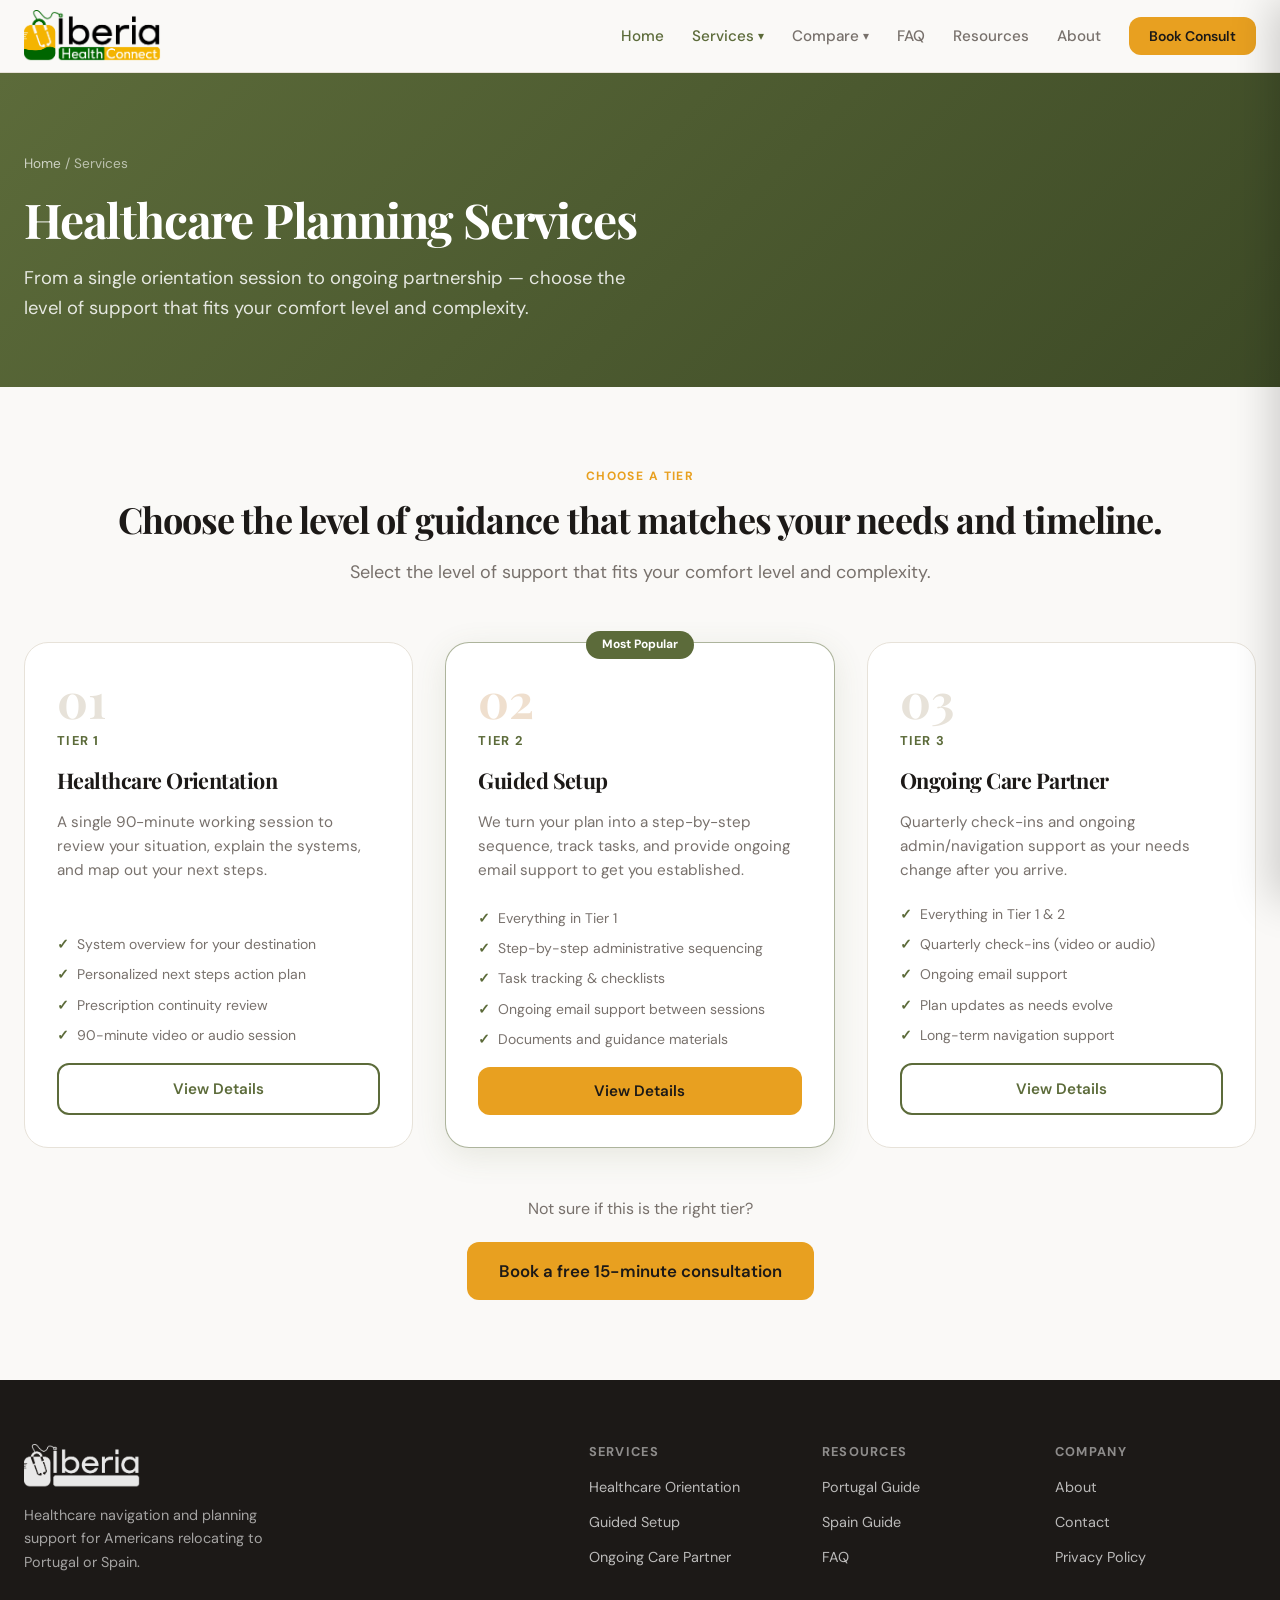
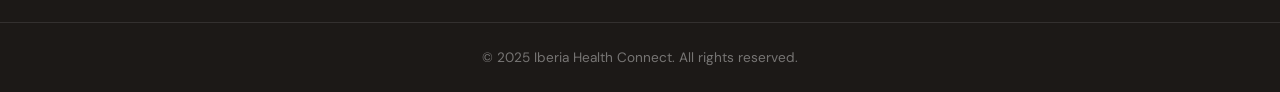
==== services/index.html @ 2d0b1b0f "Initial commit - Iberia Health Connect website" ====
<!DOCTYPE html>
<html lang="en">
<head>
  <meta charset="UTF-8" /><meta name="viewport" content="width=device-width, initial-scale=1.0" />
  <link rel="icon" type="image/svg+xml" href="../favicon.svg" />
  <title>Services – Iberia Health Connect</title>
  <link rel="preconnect" href="https://fonts.googleapis.com">
  <link rel="preconnect" href="https://fonts.gstatic.com" crossorigin>
  <link href="https://fonts.googleapis.com/css2?family=DM+Sans:ital,opsz,wght@0,9..40,300..700;1,9..40,300..700&family=Playfair+Display:ital,wght@0,400..900;1,400..900&display=swap" rel="stylesheet">
  <link rel="stylesheet" href="../css/style.css" />
</head>
<body>
  <header class="navbar" id="navbar">
    <div class="container nav-inner">
      <a href="../index.html" class="nav-logo"><img src="../IBERIA HEALTH.png" alt="Iberia Health Connect" class="logo-img" /></a>
      <nav class="nav-links">
        <a href="../index.html" class="nav-link">Home</a>
        <div class="nav-dropdown">
          <button class="nav-link dropdown-btn active">Services <span class="chevron">▾</span></button>
          <div class="dropdown-menu">
            <a href="healthcare-orientation.html">Tier 1: Healthcare Orientation</a>
            <a href="guided-setup.html">Tier 2: Guided Setup</a>
            <a href="ongoing-care-partner.html">Tier 3: Ongoing Care Partner</a>
          </div>
        </div>
        <div class="nav-dropdown">
          <button class="nav-link dropdown-btn">Compare <span class="chevron">▾</span></button>
          <div class="dropdown-menu">
            <a href="../portugal-vs-spain.html">Portugal vs Spain Comparison</a>
            <a href="../portugal-guide.html">Portugal Healthcare Guide</a>
            <a href="../spain-guide.html">Spain Healthcare Guide</a>
          </div>
        </div>
        <a href="../faq.html" class="nav-link">FAQ</a>
        <a href="../resources.html" class="nav-link">Resources</a>
        <a href="../about.html" class="nav-link">About</a>
        <a href="../contact.html" class="btn btn-accent nav-cta">Book Consult</a>
      </nav>      <button class="hamburger" id="hamburger" aria-label="Toggle menu"><span></span><span></span><span></span></button>
    </div>
  </header>

  <!-- Mobile drawer -->
  <div class="mobile-menu" id="mobileMenu" role="dialog" aria-label="Navigation menu">
    <div class="mobile-menu-header">
      <img src="../IBERIA HEALTH.png" alt="Iberia Health Connect" class="mobile-menu-logo" />
      <button class="mobile-menu-close" id="mobileClose" aria-label="Close menu">
        <svg xmlns="http://www.w3.org/2000/svg" width="20" height="20" viewBox="0 0 24 24" fill="none" stroke="currentColor" stroke-width="2.5" stroke-linecap="round" stroke-linejoin="round"><path d="M18 6 6 18"/><path d="m6 6 12 12"/></svg>
      </button>
    </div>
    <div class="mobile-menu-body">
      <div class="mobile-menu-cta">
        <a href="../contact.html" class="btn btn-accent btn-block">Book a Free Consult</a>
      </div>
      <a href="../index.html" class="mobile-link">Home</a>
      <div class="mobile-section-label">Services</div>
      <a href="healthcare-orientation.html" class="mobile-link">Tier 1: Healthcare Orientation</a>
      <a href="guided-setup.html" class="mobile-link">Tier 2: Guided Setup</a>
      <a href="ongoing-care-partner.html" class="mobile-link">Tier 3: Ongoing Care Partner</a>
      <div class="mobile-section-label">Compare</div>
      <a href="../portugal-vs-spain.html" class="mobile-link">Portugal vs Spain</a>
      <a href="../portugal-guide.html" class="mobile-link">Portugal Guide</a>
      <a href="../spain-guide.html" class="mobile-link">Spain Guide</a>
      <div class="mobile-section-label">More</div>
      <a href="../faq.html" class="mobile-link">FAQ</a>
      <a href="../resources.html" class="mobile-link">Resources</a>
      <a href="../about.html" class="mobile-link">About</a>
      <a href="../contact.html" class="mobile-link">Contact</a>
    </div>
  </div>

  <section class="page-hero">
    <div class="container">
      <div class="breadcrumb"><a href="../index.html">Home</a> / Services</div>
      <h1>Healthcare Planning Services</h1>
      <p>From a single orientation session to ongoing partnership — choose the level of support that fits your comfort level and complexity.</p>
    </div>
  </section>

  <section class="section">
    <div class="container">
      <div class="section-header reveal-up">
        <div class="section-eyebrow">Choose a Tier</div>
        <h2 class="serif">Choose the level of guidance that matches your needs and timeline.</h2>
        <p class="text-muted">Select the level of support that fits your comfort level and complexity.</p>
      </div>

      <div class="tiers-grid">
        <div class="tier-card reveal-up" style="animation-delay:.05s">
          <div class="tier-num">01</div>
          <div class="tier-label">Tier 1</div>
          <h3>Healthcare Orientation</h3>
          <p>A single 90-minute working session to review your situation, explain the systems, and map out your next steps.</p>
          <ul class="tier-features">
            <li>System overview for your destination</li>
            <li>Personalized next steps action plan</li>
            <li>Prescription continuity review</li>
            <li>90-minute video or audio session</li>
          </ul>
          <a href="healthcare-orientation.html" class="btn btn-outline mt-auto">View Details</a>
        </div>

        <div class="tier-card tier-featured reveal-up" style="animation-delay:.15s">
          <div class="most-popular">Most Popular</div>
          <div class="tier-num accent">02</div>
          <div class="tier-label">Tier 2</div>
          <h3>Guided Setup</h3>
          <p>We turn your plan into a step-by-step sequence, track tasks, and provide ongoing email support to get you established.</p>
          <ul class="tier-features">
            <li>Everything in Tier 1</li>
            <li>Step-by-step administrative sequencing</li>
            <li>Task tracking & checklists</li>
            <li>Ongoing email support between sessions</li>
            <li>Documents and guidance materials</li>
          </ul>
          <a href="guided-setup.html" class="btn btn-accent mt-auto">View Details</a>
        </div>

        <div class="tier-card reveal-up" style="animation-delay:.25s">
          <div class="tier-num">03</div>
          <div class="tier-label">Tier 3</div>
          <h3>Ongoing Care Partner</h3>
          <p>Quarterly check-ins and ongoing admin/navigation support as your needs change after you arrive.</p>
          <ul class="tier-features">
            <li>Everything in Tier 1 & 2</li>
            <li>Quarterly check-ins (video or audio)</li>
            <li>Ongoing email support</li>
            <li>Plan updates as needs evolve</li>
            <li>Long-term navigation support</li>
          </ul>
          <a href="ongoing-care-partner.html" class="btn btn-outline mt-auto">View Details</a>
        </div>
      </div>

      <div style="text-align:center; margin-top:3rem;">
        <p style="color:var(--muted-foreground); margin-bottom:1.25rem;">Not sure if this is the right tier?</p>
        <a href="../contact.html" class="btn btn-accent btn-lg">Book a free 15-minute consultation</a>
      </div>
    </div>
  </section>

  <footer class="footer">
    <div class="container footer-inner">
      <div class="footer-brand"><img src="../IBERIA HEALTH.png" alt="Iberia Health Connect" class="footer-logo" /><p>Healthcare navigation and planning support for Americans relocating to Portugal or Spain.</p></div>
      <div class="footer-links">
        <div class="footer-col"><h5>Services</h5><a href="healthcare-orientation.html">Healthcare Orientation</a><a href="guided-setup.html">Guided Setup</a><a href="ongoing-care-partner.html">Ongoing Care Partner</a></div>
        <div class="footer-col"><h5>Resources</h5><a href="../portugal-guide.html">Portugal Guide</a><a href="../spain-guide.html">Spain Guide</a><a href="../faq.html">FAQ</a></div>
        <div class="footer-col"><h5>Company</h5><a href="../about.html">About</a><a href="../contact.html">Contact</a><a href="../privacy.html">Privacy Policy</a></div>
      </div>
    </div>
    <div class="footer-bottom"><p>© 2025 Iberia Health Connect. All rights reserved.</p></div>
  </footer>
  <script src="../js/main.js"></script>
</body>
</html>
---- css/style.css ----
/* ===== THEME VARIABLES ===== */
:root {
  --background: #faf9f7;
  --foreground: #1c1917;
  --card: #ffffff;
  --card-foreground: #1c1917;
  --primary: #5c6b3a;
  --primary-foreground: #ffffff;
  --secondary: #f0ede6;
  --secondary-foreground: #1c1917;
  --muted: #f0ede6;
  --muted-foreground: #78716c;
  --accent: #e8a020;
  --accent-foreground: #1c1917;
  --border: #e7e2d9;
  --radius: 0.75rem;
  --font-sans: 'DM Sans', sans-serif;
  --font-serif: 'Playfair Display', serif;
}

/* ===== RESET ===== */
*, *::before, *::after { box-sizing: border-box; margin: 0; padding: 0; }
html { scroll-behavior: smooth; }
body {
  font-family: var(--font-sans);
  background: var(--background);
  color: var(--foreground);
  line-height: 1.6;
  -webkit-font-smoothing: antialiased;
  overflow-x: hidden;
}
img { max-width: 100%; display: block; }
a { color: inherit; text-decoration: none; }
h1,h2,h3,h4,h5,h6 { font-family: var(--font-serif); letter-spacing: -0.025em; line-height: 1.2; }

/* ===== LAYOUT ===== */
.container { max-width: 1280px; margin: 0 auto; padding: 0 1.5rem; }
.section { padding: 5rem 0; }
.bg-secondary { background: var(--secondary); }
.text-center { text-align: center; }
.text-muted { color: var(--muted-foreground); }
.mt-auto { margin-top: auto; }
.mt-8 { margin-top: 2rem; }
.section-header { text-align: center; margin-bottom: 3.5rem; }
.section-header h2 { font-size: 2.25rem; margin-bottom: 1rem; }
.section-header p { font-size: 1.125rem; color: var(--muted-foreground); max-width: 600px; margin: 0 auto; }
.serif { font-family: var(--font-serif); }
.two-col { display: grid; grid-template-columns: 1fr 1fr; gap: 4rem; align-items: center; }

/* ===== BUTTONS ===== */
.btn {
  display: inline-flex; align-items: center; justify-content: center;
  padding: 0.75rem 1.5rem; border-radius: var(--radius);
  font-family: var(--font-sans); font-weight: 600; font-size: 0.95rem;
  cursor: pointer; transition: all 0.2s; border: none; text-decoration: none;
}
.btn-accent { background: var(--accent); color: var(--accent-foreground); }
.btn-accent:hover { background: #d4911a; transform: translateY(-1px); box-shadow: 0 4px 12px rgba(232,160,32,0.35); }
.btn-outline { background: transparent; color: var(--primary); border: 2px solid var(--primary); }
.btn-outline:hover { background: var(--primary); color: white; }
.btn-ghost { background: transparent; color: var(--primary); font-weight: 600; }
.btn-ghost:hover { color: var(--accent); }
.btn-lg { padding: 1rem 2rem; font-size: 1.05rem; }
.btn-block { display: block; width: 100%; text-align: center; }

/* ===== NAVBAR ===== */
.navbar {
  position: sticky; top: 0; z-index: 100;
  background: rgba(250,249,247,0.95); backdrop-filter: blur(12px);
  border-bottom: 1px solid var(--border);
}
.nav-inner {
  display: flex; align-items: center; justify-content: space-between;
  height: 72px;
}
.nav-logo { display: flex; align-items: center; }
.logo-img { height: 52px; width: auto; object-fit: contain; }
.nav-links { display: flex; align-items: center; gap: 1.75rem; }
.nav-link {
  font-weight: 500; color: var(--muted-foreground); font-size: 0.95rem;
  transition: color 0.2s; background: none; border: none; cursor: pointer;
  font-family: var(--font-sans);
}
.nav-link:hover, .nav-link.active { color: var(--primary); }
.nav-cta { padding: 0.5rem 1.25rem; font-size: 0.875rem; }

/* Dropdown */
.nav-dropdown { position: relative; }
.dropdown-btn { display: flex; align-items: center; gap: 0.25rem; }
.chevron { font-size: 0.75rem; transition: transform 0.2s; }
.nav-dropdown:hover .chevron { transform: rotate(180deg); }
.dropdown-menu {
  position: absolute; top: calc(100% + 0.5rem); left: 0;
  background: var(--card); border: 1px solid var(--border);
  border-radius: var(--radius); box-shadow: 0 8px 32px rgba(0,0,0,0.12);
  min-width: 260px; padding: 0.5rem; display: flex; flex-direction: column; gap: 0.25rem;
  opacity: 0; pointer-events: none; transform: translateY(8px);
  transition: all 0.2s; z-index: 50;
}
.nav-dropdown:hover .dropdown-menu { opacity: 1; pointer-events: auto; transform: translateY(0); }
.dropdown-menu a {
  padding: 0.75rem 1rem; border-radius: 0.5rem; font-size: 0.875rem;
  font-weight: 500; color: var(--foreground); transition: background 0.15s;
}
.dropdown-menu a:hover { background: var(--secondary); }

/* Hamburger */
.hamburger { display: none; flex-direction: column; gap: 5px; background: none; border: none; cursor: pointer; padding: 4px; }
.hamburger span { display: block; width: 24px; height: 2px; background: var(--foreground); border-radius: 2px; transition: all 0.3s; }
.hamburger.open span:nth-child(1) { transform: translateY(7px) rotate(45deg); }
.hamburger.open span:nth-child(2) { opacity: 0; }
.hamburger.open span:nth-child(3) { transform: translateY(-7px) rotate(-45deg); }

/* Mobile menu — slide from right drawer */
.mobile-menu {
  position: fixed;
  top: 0; right: 0;
  width: min(320px, 85vw);
  height: 100vh;
  background: var(--card);
  box-shadow: -8px 0 40px rgba(0,0,0,0.18);
  z-index: 200;
  display: flex;
  flex-direction: column;
  padding: 0;
  overflow-y: auto;
  transform: translateX(100%);
  transition: transform 0.32s cubic-bezier(0.4, 0, 0.2, 1);
  pointer-events: none;
}
.mobile-menu.open {
  transform: translateX(0);
  pointer-events: auto;
}
.mobile-menu-header {
  display: flex;
  align-items: center;
  justify-content: space-between;
  padding: 1.25rem 1.5rem;
  border-bottom: 1px solid var(--border);
  flex-shrink: 0;
}
.mobile-menu-logo { height: 36px; width: auto; object-fit: contain; }
.mobile-menu-close {
  background: none; border: none; cursor: pointer;
  width: 36px; height: 36px; border-radius: 0.5rem;
  display: flex; align-items: center; justify-content: center;
  color: var(--foreground); transition: background 0.15s;
}
.mobile-menu-close:hover { background: var(--secondary); }
.mobile-menu-body {
  flex: 1;
  padding: 1.25rem 1.5rem;
  display: flex;
  flex-direction: column;
  gap: 0.15rem;
  overflow-y: auto;
}
.mobile-menu-cta {
  margin-bottom: 1.25rem;
}
.mobile-section-label {
  font-size: 0.7rem; font-weight: 700;
  text-transform: uppercase; letter-spacing: 0.12em;
  color: var(--muted-foreground);
  padding: 1rem 0 0.4rem;
}
.mobile-link {
  display: block;
  padding: 0.7rem 0.75rem;
  font-weight: 500; font-size: 0.95rem;
  color: var(--foreground);
  border-radius: 0.5rem;
  transition: background 0.15s, color 0.15s;
}
.mobile-link:hover { background: var(--secondary); color: var(--primary); }
.mobile-link.active { color: var(--primary); font-weight: 600; }

/* Backdrop */
.mobile-backdrop {
  position: fixed; inset: 0;
  background: rgba(0,0,0,0.45);
  z-index: 199;
  opacity: 0;
  pointer-events: none;
  transition: opacity 0.32s ease;
  backdrop-filter: blur(2px);
}
.mobile-backdrop.open {
  opacity: 1;
  pointer-events: auto;
}

/* ===== HERO ===== */
.hero {
  position: relative;
  overflow: hidden;
}
.hero-bg {
  position: absolute;
  inset: 0;
  z-index: 0;
}
.hero-bg-img { width: 100%; height: 100%; object-fit: cover; object-position: center; }
.hero-overlay {
  position: absolute; inset: 0;
  background: linear-gradient(
    100deg,
    rgba(15,20,10,0.88) 0%,
    rgba(20,28,14,0.80) 45%,
    rgba(20,28,14,0.30) 75%,
    rgba(20,28,14,0.05) 100%
  );
  z-index: 1;
}

/* Split layout */
.hero-split {
  position: relative;
  z-index: 2;
  display: grid;
  grid-template-columns: 1fr 1fr;
  align-items: center;
  min-height: 100vh;
  padding: 0 1.5rem;
  width: 100%;
  max-width: 1280px;
  margin: 0 auto;
}

/* Left col */
.hero-text-col {
  max-width: 580px;
  padding: 7rem 0;
}
.hero-title {
  font-size: clamp(2.6rem, 4.8vw, 4rem);
  color: white; font-weight: 700;
  line-height: 1.1; margin-bottom: 1.5rem;
  text-shadow: 0 2px 16px rgba(0,0,0,0.4);
}
.hero-title em { font-style: italic; color: var(--accent); }
.hero-sub {
  font-size: clamp(1rem, 1.6vw, 1.15rem);
  color: rgba(255,255,255,0.82); margin-bottom: 2.5rem;
  font-weight: 300; line-height: 1.75; max-width: 460px;
}
.hero-actions { display: flex; flex-wrap: wrap; gap: 1rem; align-items: center; margin-bottom: 3rem; }

/* Right col — doctor bleeds to bottom */
.hero-mockup-col {
  position: relative;
  align-self: stretch;
  display: flex;
  align-items: flex-end;
  justify-content: center;
}
.hero-mockup-wrap {
  position: relative;
  display: flex;
  align-items: flex-end;
  justify-content: center;
  height: 100%;
}

/* Doctor — tall, flush to bottom, bleeds out */
.hero-doctor-card {
  position: relative;
  z-index: 3;
}
.hero-doctor-img {
  display: block;
  height: 95vh;
  width: auto;
  max-width: none;
  object-fit: contain;
  object-position: bottom center;
  mix-blend-mode: screen;
  filter: drop-shadow(-8px 0 40px rgba(0,0,0,0.5));
  margin-bottom: -4px; /* flush to bottom edge */
}

/* Floating cards */
.hero-float-card {
  position: absolute;
  background: rgba(255,255,255,0.96);
  border-radius: 1rem;
  padding: 0.85rem 1.1rem;
  box-shadow: 0 8px 32px rgba(0,0,0,0.18);
  border: 1px solid rgba(255,255,255,0.5);
  backdrop-filter: blur(16px);
  display: flex;
  align-items: center;
  gap: 0.65rem;
  z-index: 4;
}
.hero-float-trust {
  top: 18%; right: 2rem;
  min-width: 185px;
}
.hero-float-checklist {
  bottom: 22%; left: -1rem;
  flex-direction: column;
  align-items: flex-start;
  min-width: 195px;
  gap: 0;
}
.hero-float-icon {
  width: 34px; height: 34px; border-radius: 0.5rem;
  display: flex; align-items: center; justify-content: center;
  flex-shrink: 0;
}
.hero-float-icon.green { background: #dcfce7; }
.hero-float-title { font-weight: 700; font-size: 0.83rem; color: #1c1917; line-height: 1.2; }
.hero-float-sub { font-size: 0.72rem; color: var(--muted-foreground); margin-top: 0.15rem; }
.hero-float-item {
  display: flex; align-items: center; gap: 0.45rem;
  font-size: 0.76rem; font-weight: 500; color: #1c1917;
  line-height: 1.4; padding: 0.2rem 0;
}

/* Free consult pill */
.hero-float-pill {
  position: absolute;
  bottom: 28%; right: 1.5rem;
  background: var(--accent);
  color: #1c1917;
  padding: 0.5rem 1.1rem;
  border-radius: 999px;
  font-size: 0.76rem; font-weight: 700;
  display: flex; align-items: center; gap: 0.4rem;
  box-shadow: 0 4px 20px rgba(232,160,32,0.45);
  white-space: nowrap;
  z-index: 4;
}

/* ===== QUICK LINKS ===== */
.quick-links { padding: 3rem 0; background: var(--secondary); border-top: 1px solid var(--border); border-bottom: 1px solid var(--border); }
.quick-grid { display: grid; grid-template-columns: repeat(3, 1fr); gap: 1.5rem; }
.quick-card {
  background: var(--card); padding: 1.5rem; border-radius: 1rem;
  border: 1px solid var(--border); transition: all 0.2s;
}
.quick-card:hover { box-shadow: 0 8px 24px rgba(0,0,0,0.08); border-color: rgba(92,107,58,0.3); transform: translateY(-2px); }
.quick-card h3 { font-size: 1.2rem; margin-bottom: 0.5rem; display: flex; justify-content: space-between; align-items: center; }
.quick-card:hover h3 { color: var(--primary); }
.quick-card p { color: var(--muted-foreground); font-size: 0.95rem; }
.arrow { opacity: 0; transform: translateX(-6px); transition: all 0.2s; }
.quick-card:hover .arrow { opacity: 1; transform: translateX(0); }

/* ===== TWO COL ===== */
.col h2 { font-size: 2.25rem; margin-bottom: 1.25rem; }
.col p { font-size: 1.1rem; color: var(--muted-foreground); margin-bottom: 2rem; }
.check-list { list-style: none; display: flex; flex-direction: column; gap: 1rem; }
.check-list li { display: flex; align-items: flex-start; gap: 0.75rem; font-size: 1.05rem; line-height: 1.5; }

/* Image card */
.img-card { position: relative; }
.rounded-img { border-radius: 1.5rem; width: 100%; aspect-ratio: 4/3; object-fit: cover; box-shadow: 0 24px 64px rgba(0,0,0,0.15); }
.float-badge {
  position: absolute; bottom: -1.5rem; left: -1.5rem;
  background: var(--card); padding: 1.25rem 1.5rem; border-radius: 1rem;
  box-shadow: 0 8px 32px rgba(0,0,0,0.12); border: 1px solid var(--border);
  max-width: 220px;
}
.float-badge svg { color: var(--accent); margin-bottom: 0.5rem; }
.badge-title { font-weight: 700; font-size: 0.95rem; margin-bottom: 0.25rem; }
.badge-sub { font-size: 0.8rem; color: var(--muted-foreground); }

/* ===== TIERS ===== */
.tiers-grid { display: grid; grid-template-columns: repeat(3, 1fr); gap: 2rem; align-items: start; }
.tier-card {
  background: var(--card); border-radius: 1.5rem; padding: 2rem;
  border: 1px solid var(--border); display: flex; flex-direction: column;
  gap: 1rem; height: 100%; position: relative;
}
.tier-featured {
  border-color: rgba(92,107,58,0.5); box-shadow: 0 8px 32px rgba(92,107,58,0.12);
  transform: scale(1.04); z-index: 1;
}
.tier-label { font-size: 0.8rem; font-weight: 700; text-transform: uppercase; letter-spacing: 0.1em; color: var(--primary); }
.tier-card h3 { font-size: 1.35rem; }
.tier-card p { color: var(--muted-foreground); font-size: 0.95rem; flex: 1; }
.most-popular {
  position: absolute; top: -0.75rem; left: 50%; transform: translateX(-50%);
  background: var(--primary); color: white; font-size: 0.75rem; font-weight: 700;
  padding: 0.25rem 1rem; border-radius: 999px; white-space: nowrap;
}


/* ===== HOW IT WORKS ===== */
.steps-grid { display: grid; grid-template-columns: repeat(3, 1fr); gap: 2rem; }
.step { text-align: center; padding: 2rem; }
.step-num {
  width: 56px; height: 56px; border-radius: 50%; background: var(--primary);
  color: white; font-size: 1.5rem; font-weight: 700; display: flex;
  align-items: center; justify-content: center; margin: 0 auto 1.25rem;
}
.step h4 { font-size: 1.15rem; margin-bottom: 0.75rem; }
.step p { color: var(--muted-foreground); }

/* ===== CTA BANNER ===== */
.cta-banner {
  background: linear-gradient(135deg, var(--primary) 0%, #3d4a26 100%);
  color: white; padding: 5rem 0; text-align: center;
}
.cta-title { font-size: 2.5rem; color: white; margin-bottom: 1rem; }
.cta-banner p { font-size: 1.1rem; color: rgba(255,255,255,0.85); margin-bottom: 2rem; }

/* ===== FOOTER ===== */
.footer { background: var(--foreground); color: rgba(255,255,255,0.8); padding: 4rem 0 0; }
.footer-inner { display: grid; grid-template-columns: 1.5fr 2fr; gap: 4rem; padding-bottom: 3rem; }
.footer-brand p { font-size: 0.9rem; color: rgba(255,255,255,0.6); margin-top: 1rem; max-width: 280px; }
.footer-logo { height: 44px; filter: brightness(0) invert(1); opacity: 0.9; }
.footer-links { display: grid; grid-template-columns: repeat(3, 1fr); gap: 2rem; }
.footer-col { display: flex; flex-direction: column; gap: 0.75rem; }
.footer-col h5 { font-family: var(--font-sans); font-size: 0.8rem; font-weight: 700; text-transform: uppercase; letter-spacing: 0.1em; color: rgba(255,255,255,0.5); margin-bottom: 0.25rem; }
.footer-col a { font-size: 0.9rem; color: rgba(255,255,255,0.7); transition: color 0.2s; }
.footer-col a:hover { color: white; }
.footer-bottom { border-top: 1px solid rgba(255,255,255,0.1); padding: 1.5rem 0; text-align: center; }
.footer-bottom p { font-size: 0.85rem; color: rgba(255,255,255,0.4); }

/* ===== PAGE HERO (inner pages) ===== */
.page-hero { background: linear-gradient(135deg, var(--primary) 0%, #3d4a26 100%); color: white; padding: 5rem 0 4rem; }
.page-hero h1 { font-size: clamp(2rem, 4vw, 3rem); color: white; margin-bottom: 1rem; }
.page-hero p { font-size: 1.15rem; color: rgba(255,255,255,0.85); max-width: 640px; }
.breadcrumb { font-size: 0.85rem; color: rgba(255,255,255,0.6); margin-bottom: 1rem; }
.breadcrumb a { color: rgba(255,255,255,0.7); }
.breadcrumb a:hover { color: white; }

/* ===== PROSE CONTENT ===== */
.prose-section { padding: 4rem 0; }
.prose-content { max-width: 800px; margin: 0 auto; }
.prose-content h2 { font-size: 1.75rem; margin: 2.5rem 0 1rem; }
.prose-content h3 { font-size: 1.35rem; margin: 2rem 0 0.75rem; }
.prose-content p { margin-bottom: 1.25rem; color: var(--muted-foreground); line-height: 1.75; }
.prose-content ul { padding-left: 1.5rem; margin-bottom: 1.25rem; }
.prose-content li { margin-bottom: 0.5rem; color: var(--muted-foreground); }

/* ===== ACCORDION / FAQ ===== */
.faq-list { max-width: 800px; margin: 0 auto; display: flex; flex-direction: column; gap: 1rem; }
.faq-item { background: var(--card); border: 1px solid var(--border); border-radius: var(--radius); overflow: hidden; }
.faq-question {
  width: 100%; text-align: left; padding: 1.25rem 1.5rem;
  background: none; border: none; cursor: pointer; font-family: var(--font-sans);
  font-size: 1rem; font-weight: 600; color: var(--foreground);
  display: flex; justify-content: space-between; align-items: center; gap: 1rem;
}
.faq-question:hover { color: var(--primary); }
.faq-icon { font-size: 1.25rem; transition: transform 0.3s; flex-shrink: 0; color: var(--primary); }
.faq-item.open .faq-icon { transform: rotate(45deg); }
.faq-answer { max-height: 0; overflow: hidden; transition: max-height 0.35s ease; }
.faq-answer-inner { padding: 0 1.5rem 1.25rem; color: var(--muted-foreground); line-height: 1.7; }

/* ===== COMPARISON TABLE ===== */
.compare-table-wrap { overflow-x: auto; -webkit-overflow-scrolling: touch; width: 100%; }
.compare-table { width: 100%; min-width: 560px; border-collapse: collapse; margin: 2rem 0; }
.compare-table th { background: var(--primary); color: white; padding: 1rem 1.25rem; text-align: left; font-family: var(--font-sans); font-weight: 600; }
.compare-table td { padding: 0.875rem 1.25rem; border-bottom: 1px solid var(--border); font-size: 0.95rem; }
.compare-table tr:nth-child(even) td { background: var(--secondary); }
.compare-table tr:hover td { background: rgba(92,107,58,0.06); }

/* ===== CONTACT FORM ===== */
.contact-grid { display: grid; grid-template-columns: 1fr 1.2fr; gap: 4rem; align-items: start; }
.contact-info h2 { font-size: 2rem; margin-bottom: 1rem; }
.contact-info p { color: var(--muted-foreground); margin-bottom: 1.5rem; }
.contact-detail { display: flex; align-items: center; gap: 0.75rem; margin-bottom: 1rem; color: var(--muted-foreground); }
.form-card { background: var(--card); border: 1px solid var(--border); border-radius: 1.5rem; padding: 2.5rem; }
.form-group { margin-bottom: 1.25rem; }
.form-group label { display: block; font-weight: 600; font-size: 0.9rem; margin-bottom: 0.5rem; }
.form-group input, .form-group select, .form-group textarea {
  width: 100%; padding: 0.75rem 1rem; border: 1px solid var(--border);
  border-radius: var(--radius); font-family: var(--font-sans); font-size: 0.95rem;
  background: var(--background); color: var(--foreground); transition: border-color 0.2s;
}
.form-group input:focus, .form-group select:focus, .form-group textarea:focus {
  outline: none; border-color: var(--primary); box-shadow: 0 0 0 3px rgba(92,107,58,0.1);
}
.form-group textarea { resize: vertical; min-height: 120px; }
.form-row { display: grid; grid-template-columns: 1fr 1fr; gap: 1rem; }

/* ===== RESOURCES ===== */
.resources-grid { display: grid; grid-template-columns: repeat(3, 1fr); gap: 1.5rem; }
.resource-card { background: var(--card); border: 1px solid var(--border); border-radius: 1rem; padding: 1.75rem; transition: all 0.2s; }
.resource-card:hover { box-shadow: 0 8px 24px rgba(0,0,0,0.08); transform: translateY(-2px); }
.resource-tag { font-size: 0.75rem; font-weight: 700; text-transform: uppercase; letter-spacing: 0.08em; color: var(--accent); margin-bottom: 0.75rem; }
.resource-card h4 { font-size: 1.05rem; margin-bottom: 0.5rem; }
.resource-card p { font-size: 0.9rem; color: var(--muted-foreground); }
.resource-link { display: inline-flex; align-items: center; gap: 0.25rem; font-size: 0.875rem; font-weight: 600; color: var(--primary); margin-top: 1rem; }
.resource-link:hover { color: var(--accent); }

/* ===== ANIMATIONS ===== */
.animate-up { animation: fadeUp 0.6s ease both; }
.animate-right { animation: fadeRight 0.6s ease both; }
.animate-left { animation: fadeLeft 0.6s ease both; }
@keyframes fadeUp { from { opacity: 0; transform: translateY(24px); } to { opacity: 1; transform: translateY(0); } }
@keyframes fadeRight { from { opacity: 0; transform: translateX(-24px); } to { opacity: 1; transform: translateX(0); } }
@keyframes fadeLeft { from { opacity: 0; transform: translateX(24px); } to { opacity: 1; transform: translateX(0); } }

/* ===== TIER EXTRAS ===== */
.tier-num {
  font-size: 3rem; font-weight: 700; font-family: var(--font-serif);
  color: var(--border); line-height: 1; margin-bottom: -0.5rem;
}
.tier-num.accent { color: rgba(193,127,58,0.25); }
.tier-features { list-style: none; display: flex; flex-direction: column; gap: 0.5rem; margin-top: 0.25rem; }
.tier-features li { font-size: 0.875rem; color: var(--muted-foreground); padding-left: 1.25rem; position: relative; }
.tier-features li::before { content: "✓"; position: absolute; left: 0; color: var(--primary); font-weight: 700; }

/* ===== WHO WE HELP ===== */
.who-grid { display: grid; grid-template-columns: repeat(2, 1fr); gap: 1.5rem; }
.who-card {
  background: var(--card);
  border: 1px solid var(--border);
  border-radius: 1.25rem;
  padding: 2rem;
  transition: all 0.25s;
  box-shadow: 0 2px 12px rgba(0,0,0,0.05);
}
.who-card:hover {
  transform: translateY(-4px);
  box-shadow: 0 12px 32px rgba(0,0,0,0.1);
  border-color: rgba(92,107,58,0.35);
}
.who-card h4 { font-size: 1.1rem; margin-bottom: 0.5rem; }
.who-card p { color: var(--muted-foreground); font-size: 0.95rem; }
.who-icon {
  width: 52px; height: 52px;
  background: var(--secondary);
  border-radius: 0.875rem;
  display: flex; align-items: center; justify-content: center;
  margin-bottom: 1.25rem;
}

/* ===== STEP CONNECTOR ===== */
.step { position: relative; }
.step-connector {
  position: absolute; top: 28px; left: calc(50% + 28px);
  width: calc(100% - 56px); height: 2px;
  background: linear-gradient(to right, var(--primary), var(--border));
}
.steps-grid .step:last-child .step-connector { display: none; }

/* ===== SERVICES INDEX PAGE ===== */
.services-overview { display: grid; grid-template-columns: repeat(3,1fr); gap: 2rem; }
.service-detail-grid {
  display: grid;
  grid-template-columns: 1.2fr 1fr;
  gap: 4rem;
  align-items: start;
  max-width: 1100px;
  margin: 0 auto;
}
.service-sticky-card { position: sticky; top: 100px; }

/* ===== ABOUT PAGE GRIDS ===== */
.about-approach-grid {
  display: grid;
  grid-template-columns: 1fr 1fr;
  gap: 4rem;
  align-items: center;
  max-width: 1100px;
  margin: 0 auto;
}
.about-working-grid {
  display: grid;
  grid-template-columns: 1fr 1fr;
  gap: 1.5rem;
}

/* ===== ABOUT HERO ===== */
.about-hero {
  position: relative;
  overflow: hidden;
  background: linear-gradient(135deg, #0d1208 0%, #1a2410 35%, #2d3a1e 65%, #1c2a12 100%);
}
/* Subtle texture overlay */
.about-hero::before {
  content: '';
  position: absolute; inset: 0;
  background:
    radial-gradient(ellipse 80% 60% at 20% 50%, rgba(92,107,58,0.18) 0%, transparent 70%),
    radial-gradient(ellipse 50% 80% at 80% 30%, rgba(28,40,18,0.6) 0%, transparent 60%);
  z-index: 1;
}
.about-hero-overlay {
  position: absolute; inset: 0;
  background: linear-gradient(
    105deg,
    rgba(8,12,5,0.55) 0%,
    rgba(15,22,8,0.30) 50%,
    rgba(8,12,5,0.65) 100%
  );
  z-index: 1;
}
.about-hero-split {
  position: relative;
  z-index: 2;
  display: grid;
  grid-template-columns: 1fr 1fr;
  align-items: center;
  min-height: 88vh;
  padding: 0 1.5rem;
  width: 100%;
  max-width: 1280px;
  margin: 0 auto;
}
.about-hero-text {
  max-width: 560px;
  padding: 7rem 0;
}
.about-hero-title {
  font-size: clamp(2.4rem, 4.2vw, 3.6rem);
  color: white; font-weight: 700;
  line-height: 1.1; margin-bottom: 1.25rem;
  text-shadow: 0 2px 24px rgba(0,0,0,0.5);
}
.about-hero-title em { font-style: italic; color: #a8c060; }
.about-hero-sub {
  font-size: clamp(1rem, 1.5vw, 1.1rem);
  color: rgba(255,255,255,0.78);
  font-weight: 300; line-height: 1.8;
  max-width: 460px; margin-bottom: 2rem;
}

/* Right col — doctor bleeds to bottom */
.about-hero-img-col {
  position: relative;
  align-self: stretch;
  display: flex;
  align-items: flex-end;
  justify-content: center;
}
.about-hero-mockup-wrap {
  position: relative;
  display: flex;
  align-items: flex-end;
  justify-content: center;
  height: 100%;
}
.about-hero-doctor-img {
  display: block;
  height: 88vh;
  width: auto;
  max-width: none;
  object-fit: contain;
  object-position: bottom center;
  mix-blend-mode: screen;
  filter: drop-shadow(-8px 0 48px rgba(0,0,0,0.6));
  margin-bottom: -4px;
}

/* Floating cards on about hero */
.about-float-trust {
  top: 18%; right: 2rem;
  min-width: 185px;
}
.about-float-stat {
  bottom: 22%; left: -1rem;
  min-width: 160px;
}
.about-float-pill {
  position: absolute;
  bottom: 28%; right: 1.5rem;
  background: #a8c060;
  color: #1c1917;
  padding: 0.5rem 1.1rem;
  border-radius: 999px;
  font-size: 0.76rem; font-weight: 700;
  display: flex; align-items: center; gap: 0.4rem;
  box-shadow: 0 4px 20px rgba(168,192,96,0.4);
  white-space: nowrap;
  z-index: 4;
}

/* Our Approach mockup */
.about-approach-mockup { position: relative; padding-bottom: 2rem; }
.about-mockup-card { position: relative; border-radius: 1.5rem; overflow: hidden; box-shadow: 0 24px 64px rgba(0,0,0,0.15); }
.about-mockup-img { width: 100%; aspect-ratio: 4/3; object-fit: cover; object-position: top center; display: block; }
.about-mockup-overlay {
  position: absolute; bottom: 0; left: 0; right: 0;
  background: linear-gradient(to top, rgba(28,25,23,0.75) 0%, transparent 100%);
  padding: 2rem 1.5rem 1.25rem;
}
.about-mockup-tag {
  display: inline-flex; align-items: center; gap: 0.4rem;
  background: rgba(255,255,255,0.15); backdrop-filter: blur(8px);
  border: 1px solid rgba(255,255,255,0.25);
  color: white; padding: 0.4rem 0.9rem;
  border-radius: 999px; font-size: 0.8rem; font-weight: 600;
}
.about-mockup-accent-card {
  position: absolute; bottom: -0.5rem; right: -1rem;
  background: white; border-radius: 1rem;
  padding: 0.9rem 1.25rem;
  box-shadow: 0 8px 32px rgba(0,0,0,0.12);
  border: 1px solid var(--border);
  display: flex; align-items: center; gap: 0.75rem;
  max-width: 220px;
}

/* ===== ABOUT PILL ===== */
.about-pill {
  display: inline-flex; align-items: center; gap: 0.4rem;
  background: rgba(255,255,255,0.1); border: 1px solid rgba(255,255,255,0.2);
  color: rgba(255,255,255,0.9); padding: 0.35rem 0.85rem;
  border-radius: 999px; font-size: 0.8rem; font-weight: 600;
}
.about-pills-row { display: flex; gap: 0.75rem; flex-wrap: wrap; margin-top: 2rem; }
.guide-cards-grid {
  display: grid;
  grid-template-columns: 1fr 1fr;
  gap: 1.5rem;
  margin-top: 3rem;
  max-width: 800px;
  margin-left: auto;
  margin-right: auto;
}

/* ===== RESPONSIVE ===== */

/* ── Tablet (≤1024px) ── */
@media (max-width: 1024px) {
  /* Hero */
  .hero-split {
    grid-template-columns: 1fr;
    min-height: auto;
    padding: 5rem 1.5rem 0;
    gap: 0;
  }
  .hero-text-col { padding: 0 0 2.5rem; max-width: 100%; }
  .hero-mockup-col {
    justify-content: center;
    height: 50vw;
    min-height: 280px;
    max-height: 440px;
    overflow: hidden;
  }
  .hero-doctor-img { height: 100%; width: auto; max-width: 100%; }
  .hero-float-trust { top: 1rem; right: 1rem; }
  .hero-float-checklist { left: 1rem; bottom: 2rem; }
  .hero-float-pill { right: 1rem; bottom: 6rem; }

  /* Layout */
  .tiers-grid { grid-template-columns: 1fr; max-width: 480px; margin: 0 auto; }
  .tier-featured { transform: none; }
  .two-col { grid-template-columns: 1fr; gap: 3rem; }
  .float-badge { position: static; margin-top: 1.5rem; max-width: 100%; }
  .contact-grid { grid-template-columns: 1fr; }
  .footer-inner { grid-template-columns: 1fr; gap: 2rem; }
  .services-overview { grid-template-columns: 1fr; max-width: 480px; margin: 0 auto; }

  /* About */
  .about-hero-split {
    grid-template-columns: 1fr;
    min-height: auto;
    padding: 5rem 1.5rem 0;
  }
  .about-hero-text { padding: 0 0 2.5rem; max-width: 100%; }
  .about-hero-img-col {
    height: 50vw; min-height: 280px; max-height: 440px; overflow: hidden;
  }
  .about-hero-doctor-img { height: 100%; width: auto; max-width: 100%; }
  .about-float-trust { top: 1rem; right: 1rem; }
  .about-float-stat { left: 1rem; bottom: 2rem; }
  .about-float-pill { right: 1rem; bottom: 6rem; }
  .about-mockup-accent-card { position: static; margin-top: 1rem; max-width: 100%; }
  .about-approach-grid { grid-template-columns: 1fr; gap: 3rem; }
  .about-working-grid { grid-template-columns: 1fr 1fr; }
  .service-detail-grid { grid-template-columns: 1fr; gap: 2.5rem; }
}

/* ── Mobile (≤768px) ── */
@media (max-width: 768px) {
  /* Base */
  .section { padding: 3rem 0; }
  .container { padding: 0 1.25rem; }

  /* Navbar */
  .nav-links { display: none; }
  .hamburger { display: flex; }

  /* ── Hero mobile: text block on top, doctor image below ── */
  .hero {
    display: block;
    min-height: auto;
  }
  .hero-split {
    display: flex;
    flex-direction: column;
    min-height: auto;
    padding: 0;
    gap: 0;
    width: 100%;
    max-width: 100%;
  }
  /* Text col: full width, padded, sits on top of background */
  .hero-text-col {
    position: relative;
    z-index: 3;
    padding: 5rem 1.25rem 2rem;
    max-width: 100%;
  }
  .hero-title { font-size: clamp(2rem, 8vw, 2.8rem); }
  .hero-sub { font-size: 1rem; margin-bottom: 1.75rem; max-width: 100%; }
  .hero-actions {
    flex-direction: column;
    align-items: stretch;
    gap: 0.75rem;
    margin-bottom: 2rem;
  }
  .hero-actions .btn { text-align: center; justify-content: center; width: 100%; }
  .hero-stats {
    gap: 1.25rem;
    padding: 0.85rem 1.25rem;
    flex-wrap: wrap;
    justify-content: center;
    width: 100%;
  }
  .stat-num { font-size: 1.4rem; }

  /* Doctor col: full width, tall enough to show full image */
  .hero-mockup-col {
    position: relative;
    z-index: 2;
    width: 100%;
    height: 90vw;
    min-height: 320px;
    max-height: 480px;
    align-self: auto;
    display: flex;
    align-items: flex-start;
    justify-content: center;
    overflow: visible;
    background: linear-gradient(to bottom, rgba(20,28,14,0.6) 0%, rgba(10,14,7,0.85) 100%);
  }
  .hero-mockup-wrap {
    width: 100%;
    height: 100%;
    display: flex;
    align-items: flex-start;
    justify-content: center;
  }
  .hero-doctor-card { position: static; }
  .hero-doctor-img {
    width: 100%;
    height: auto;
    max-width: 100%;
    object-fit: cover;
    object-position: top center;
    margin-bottom: 0;
  }
  /* Hide all floating cards on mobile */
  .hero-float-card,
  .hero-float-pill { display: none; }

  /* Show trust badge and pill on mobile, repositioned */
  .hero-float-trust {
    display: flex;
    top: 1rem;
    left: 1rem;
    right: auto;
    min-width: 0;
    padding: 0.55rem 0.85rem;
    gap: 0.5rem;
  }
  .hero-float-trust .hero-float-title { font-size: 0.78rem; }
  .hero-float-trust .hero-float-sub { font-size: 0.68rem; }
  .hero-float-trust .hero-float-icon { width: 28px; height: 28px; }

  .hero-float-pill {
    display: flex;
    bottom: 1rem;
    right: 1rem;
    left: auto;
    font-size: 0.72rem;
    padding: 0.45rem 0.9rem;
  }

  /* Checklist card — show as bottom strip */
  .hero-float-checklist {
    display: flex;
    bottom: 1rem;
    left: 1rem;
    right: auto;
    min-width: 0;
    max-width: 160px;
    padding: 0.6rem 0.85rem;
    gap: 0.25rem;
  }
  .hero-float-checklist .hero-float-title { font-size: 0.75rem; margin-bottom: 0.3rem; }
  .hero-float-checklist .hero-float-item { font-size: 0.68rem; padding: 0.1rem 0; }

  /* Quick links */
  .quick-grid { grid-template-columns: 1fr; }
  .guide-cards-grid { grid-template-columns: 1fr; max-width: 100%; }

  /* Our Approach two-col */
  .two-col { grid-template-columns: 1fr; gap: 2rem; }
  .col h2 { font-size: 1.75rem; }
  .img-card { margin-bottom: 2rem; }
  .float-badge { position: static; margin-top: 1.25rem; max-width: 100%; }

  /* Tiers */
  .tiers-grid { grid-template-columns: 1fr; max-width: 100%; }
  .tier-card { padding: 1.5rem; }

  /* Steps */
  .steps-grid { grid-template-columns: 1fr; gap: 1.5rem; }
  .step-connector { display: none; }
  .step { padding: 1.5rem; background: var(--card); border: 1px solid var(--border); border-radius: 1rem; }

  /* Who We Help */
  .who-grid { grid-template-columns: 1fr; }
  .who-card { padding: 1.5rem; }

  /* Section headers */
  .section-header h2 { font-size: 1.75rem; }
  .section-header p { font-size: 1rem; }

  /* CTA banner */
  .cta-title { font-size: 1.75rem; }
  .cta-banner { padding: 3.5rem 0; }
  .cta-banner p { font-size: 1rem; }

  /* Expertise banner */
  .expertise-banner { padding: 3.5rem 0; }
  .expertise-pills { gap: 0.4rem; }

  /* Footer */
  .footer { padding: 3rem 0 0; }
  .footer-inner { grid-template-columns: 1fr; gap: 2rem; padding-bottom: 2rem; }
  .footer-links { grid-template-columns: 1fr 1fr; gap: 1.5rem; }
  .footer-brand p { max-width: 100%; }

  /* Contact */
  .contact-grid { grid-template-columns: 1fr; gap: 2rem; }
  .form-card { padding: 1.5rem; }
  .form-row { grid-template-columns: 1fr; }

  /* Resources */
  .resources-grid { grid-template-columns: 1fr; }

  /* FAQ */
  .faq-question { font-size: 0.95rem; padding: 1rem 1.25rem; }

  /* Comparison table */
  .compare-table { font-size: 0.85rem; }
  .compare-table th, .compare-table td { padding: 0.75rem 0.875rem; }

  /* Services */
  .services-overview { grid-template-columns: 1fr; }
  .service-detail-grid { grid-template-columns: 1fr; gap: 2.5rem; }
  .service-sticky-card { position: static !important; top: auto !important; }

  /* About page */
  .about-hero { min-height: auto; }
  .about-hero-split {
    display: flex;
    flex-direction: column;
    min-height: auto;
    padding: 0;
    width: 100%;
    max-width: 100%;
  }
  .about-hero-text {
    padding: 5rem 1.25rem 2rem;
    max-width: 100%;
  }
  .about-hero-title { font-size: clamp(2rem, 8vw, 2.8rem); }
  .about-hero-sub { font-size: 1rem; max-width: 100%; }
  .about-hero-img-col {
    width: 100%;
    height: 90vw;
    min-height: 300px;
    max-height: 460px;
    align-self: auto;
    display: flex;
    align-items: flex-start;
    justify-content: center;
    overflow: hidden;
    background: linear-gradient(to bottom, rgba(20,28,14,0.6) 0%, rgba(10,14,7,0.85) 100%);
  }
  .about-hero-mockup-wrap {
    width: 100%; height: 100%;
    display: flex; align-items: flex-start; justify-content: center;
  }
  .about-hero-doctor-img {
    width: 100%; height: auto;
    max-width: 100%;
    object-fit: cover;
    object-position: top center;
    margin-bottom: 0;
  }
  .about-float-trust { top: 1rem; left: 1rem; right: auto; min-width: 0; padding: 0.55rem 0.85rem; }
  .about-float-stat { bottom: 1rem; left: 1rem; min-width: 0; padding: 0.6rem 0.85rem; }
  .about-float-pill { bottom: 1rem; right: 1rem; left: auto; font-size: 0.72rem; padding: 0.45rem 0.9rem; }
  .about-approach-grid { grid-template-columns: 1fr; gap: 2.5rem; }
  .about-working-grid { grid-template-columns: 1fr; }
  .about-approach-mockup { padding-bottom: 1rem; }
  .about-mockup-accent-card { position: static; margin-top: 1rem; max-width: 100%; }

  /* Page hero (inner pages) */
  .page-hero { padding: 3.5rem 0 3rem; }
  .page-hero h1 { font-size: clamp(1.75rem, 6vw, 2.5rem); }
}

/* ── Small mobile (≤480px) ── */
@media (max-width: 480px) {
  .container { padding: 0 1rem; }

  /* Hero */
  .hero-text-col { padding: 4rem 1rem 1.75rem; }
  .hero-title { font-size: clamp(1.85rem, 7.5vw, 2.4rem); }
  .hero-stats { gap: 0.75rem; padding: 0.75rem 1rem; }
  .stat-divider { display: none; }
  .hero-mockup-col { height: auto; min-height: 280px; max-height: none; }

  /* Buttons */
  .btn-lg { padding: 0.875rem 1.5rem; font-size: 1rem; }

  /* Footer */
  .footer-links { grid-template-columns: 1fr; gap: 1.25rem; }

  /* Tiers */
  .tier-card { padding: 1.25rem; }
  .tier-num { font-size: 2.25rem; }

  /* Who cards */
  .who-card { padding: 1.25rem; }

  /* Form */
  .form-card { padding: 1.25rem; border-radius: 1rem; }

  /* Comparison table — make scrollable */
  .compare-table { font-size: 0.8rem; }
  .compare-table th, .compare-table td { padding: 0.65rem 0.75rem; }

  /* Section headers */
  .section-header { margin-bottom: 2rem; }
  .section-header h2 { font-size: 1.6rem; }

  /* CTA */
  .cta-title { font-size: 1.5rem; }

  /* About */
  .about-hero { padding: 3rem 0 2.5rem; }
  .about-doctor-card { max-width: 240px; }
  .about-working-grid { grid-template-columns: 1fr; }
}

/* ===== REVEAL ON SCROLL ===== */
.reveal-up, .reveal-right, .reveal-left {
  opacity: 0; transition: opacity 0.65s ease, transform 0.65s ease;
}
.reveal-up { transform: translateY(28px); }
.reveal-right { transform: translateX(-28px); }
.reveal-left { transform: translateX(28px); }
.reveal-up.visible, .reveal-right.visible, .reveal-left.visible {
  opacity: 1; transform: translate(0);
}

/* ===== HERO EXTRAS ===== */
.hero-badge {
  display: inline-flex; align-items: center; gap: 0.5rem;
  background: rgba(255,255,255,0.15); backdrop-filter: blur(8px);
  border: 1px solid rgba(255,255,255,0.25); color: white;
  padding: 0.4rem 1rem; border-radius: 999px; font-size: 0.85rem;
  font-weight: 500; margin-bottom: 1.25rem;
}
.badge-dot {
  width: 8px; height: 8px; border-radius: 50%;
  background: #7ec87e; box-shadow: 0 0 0 3px rgba(126,200,126,0.3);
  animation: pulse-dot 2s infinite;
}
@keyframes pulse-dot { 0%,100% { box-shadow: 0 0 0 3px rgba(126,200,126,0.3); } 50% { box-shadow: 0 0 0 6px rgba(126,200,126,0.1); } }

.hero-title em { font-style: italic; color: #d4a96a; }
.hero-actions { display: flex; flex-wrap: wrap; gap: 1rem; align-items: center; margin-bottom: 3rem; }
.btn-ghost-white { background: transparent; color: white; border: 2px solid rgba(255,255,255,0.4); font-weight: 600; padding: 0.75rem 1.5rem; border-radius: var(--radius); transition: all 0.2s; }
.btn-ghost-white:hover { background: rgba(255,255,255,0.1); border-color: rgba(255,255,255,0.7); }

.pulse-glow { animation: pulse-glow 3s ease-in-out infinite; }
@keyframes pulse-glow { 0%,100% { box-shadow: 0 4px 16px rgba(232,160,32,0.35); } 50% { box-shadow: 0 4px 32px rgba(232,160,32,0.6); } }

.hero-stats {
  display: flex; align-items: center; gap: 2rem;
  background: rgba(255,255,255,0.1); backdrop-filter: blur(8px);
  border: 1px solid rgba(255,255,255,0.2); border-radius: 1rem;
  padding: 1rem 1.75rem; width: fit-content;
}
.stat { text-align: center; }
.stat-num { display: block; font-size: 1.75rem; font-weight: 700; color: white; font-family: var(--font-serif); line-height: 1; }
.stat-num small { font-size: 1rem; }
.stat-label { font-size: 0.75rem; color: rgba(255,255,255,0.7); margin-top: 0.2rem; display: block; }
.stat-divider { width: 1px; height: 40px; background: rgba(255,255,255,0.2); }

.hero-scroll-hint { position: absolute; bottom: 2rem; left: 50%; transform: translateX(-50%); z-index: 2; }
.scroll-line { width: 1px; height: 48px; background: linear-gradient(to bottom, rgba(255,255,255,0.6), transparent); margin: 0 auto; animation: scroll-fade 2s ease-in-out infinite; }
@keyframes scroll-fade { 0%,100% { opacity: 0.4; transform: scaleY(1); } 50% { opacity: 1; transform: scaleY(1.2); } }

/* ===== SECTION EYEBROW ===== */
.section-eyebrow {
  font-size: 0.75rem; font-weight: 700; text-transform: uppercase;
  letter-spacing: 0.12em; color: var(--accent); margin-bottom: 0.75rem;
  display: block;
}
.section-eyebrow.light { color: rgba(255,255,255,0.7); }

/* ===== QUICK CARD ICON ===== */
.quick-card { display: flex; align-items: center; gap: 1rem; }
.quick-icon { flex-shrink: 0; display: flex; align-items: center; justify-content: center; width: 48px; height: 48px; background: var(--secondary); border-radius: 0.75rem; }
.quick-card h3 { font-size: 1.1rem; margin-bottom: 0.25rem; }

/* ===== EXPERTISE BANNER ===== */
.expertise-banner { position: relative; padding: 5rem 0; overflow: hidden; color: white; }
.expertise-bg { position: absolute; inset: 0; }
.expertise-img { width: 100%; height: 100%; object-fit: cover; object-position: center top; }
.expertise-overlay { position: absolute; inset: 0; background: linear-gradient(135deg, rgba(28,25,23,0.88) 0%, rgba(92,107,58,0.7) 100%); }
.expertise-content { position: relative; z-index: 2; max-width: 680px; }
.expertise-title { font-size: clamp(1.75rem, 3vw, 2.5rem); color: white; margin-bottom: 1rem; }
.expertise-content p { color: rgba(255,255,255,0.82); font-size: 1.05rem; margin-bottom: 1.75rem; }
.expertise-pills { display: flex; flex-wrap: wrap; gap: 0.5rem; }
.pill {
  background: rgba(255,255,255,0.15); border: 1px solid rgba(255,255,255,0.25);
  color: white; padding: 0.35rem 0.9rem; border-radius: 999px;
  font-size: 0.8rem; font-weight: 500; backdrop-filter: blur(4px);
}

/* ===== FLOAT BADGE ICON ===== */
.float-badge-icon { margin-bottom: 0.5rem; display: flex; }
.float-badge-icon svg { width: 28px; height: 28px; color: var(--accent); }

/* ===== EXPERT BADGE ===== */
.expert-badge {
  position: absolute; top: 1rem; right: 1rem;
  background: #16a34a; color: white;
  padding: 0.4rem 0.85rem; border-radius: 999px;
  font-size: 0.78rem; font-weight: 700; letter-spacing: 0.04em;
  display: flex; align-items: center; gap: 0.4rem;
  box-shadow: 0 4px 12px rgba(22,163,74,0.35);
}
.expert-badge svg { width: 14px; height: 14px; }

/* ===== FOOTER TAGLINE ===== */
.footer-tagline { font-size: 0.8rem; color: rgba(255,255,255,0.4); margin-top: 0.5rem; font-style: italic; }

/* ===== CTA BG PATTERN ===== */
.cta-banner { position: relative; overflow: hidden; }
.cta-bg-pattern {
  position: absolute; inset: 0; opacity: 0.04;
  background-image: radial-gradient(circle at 1px 1px, white 1px, transparent 0);
  background-size: 32px 32px;
}

/* ===== MT-6 ===== */
.mt-6 { margin-top: 1.5rem; }

/* ===== TERMS PAGE ===== */
.terms-content { max-width: 800px; margin: 0 auto; }
.terms-content h2 { font-size: 1.5rem; margin: 2rem 0 0.75rem; }
.terms-content p { color: var(--muted-foreground); margin-bottom: 1rem; line-height: 1.75; }
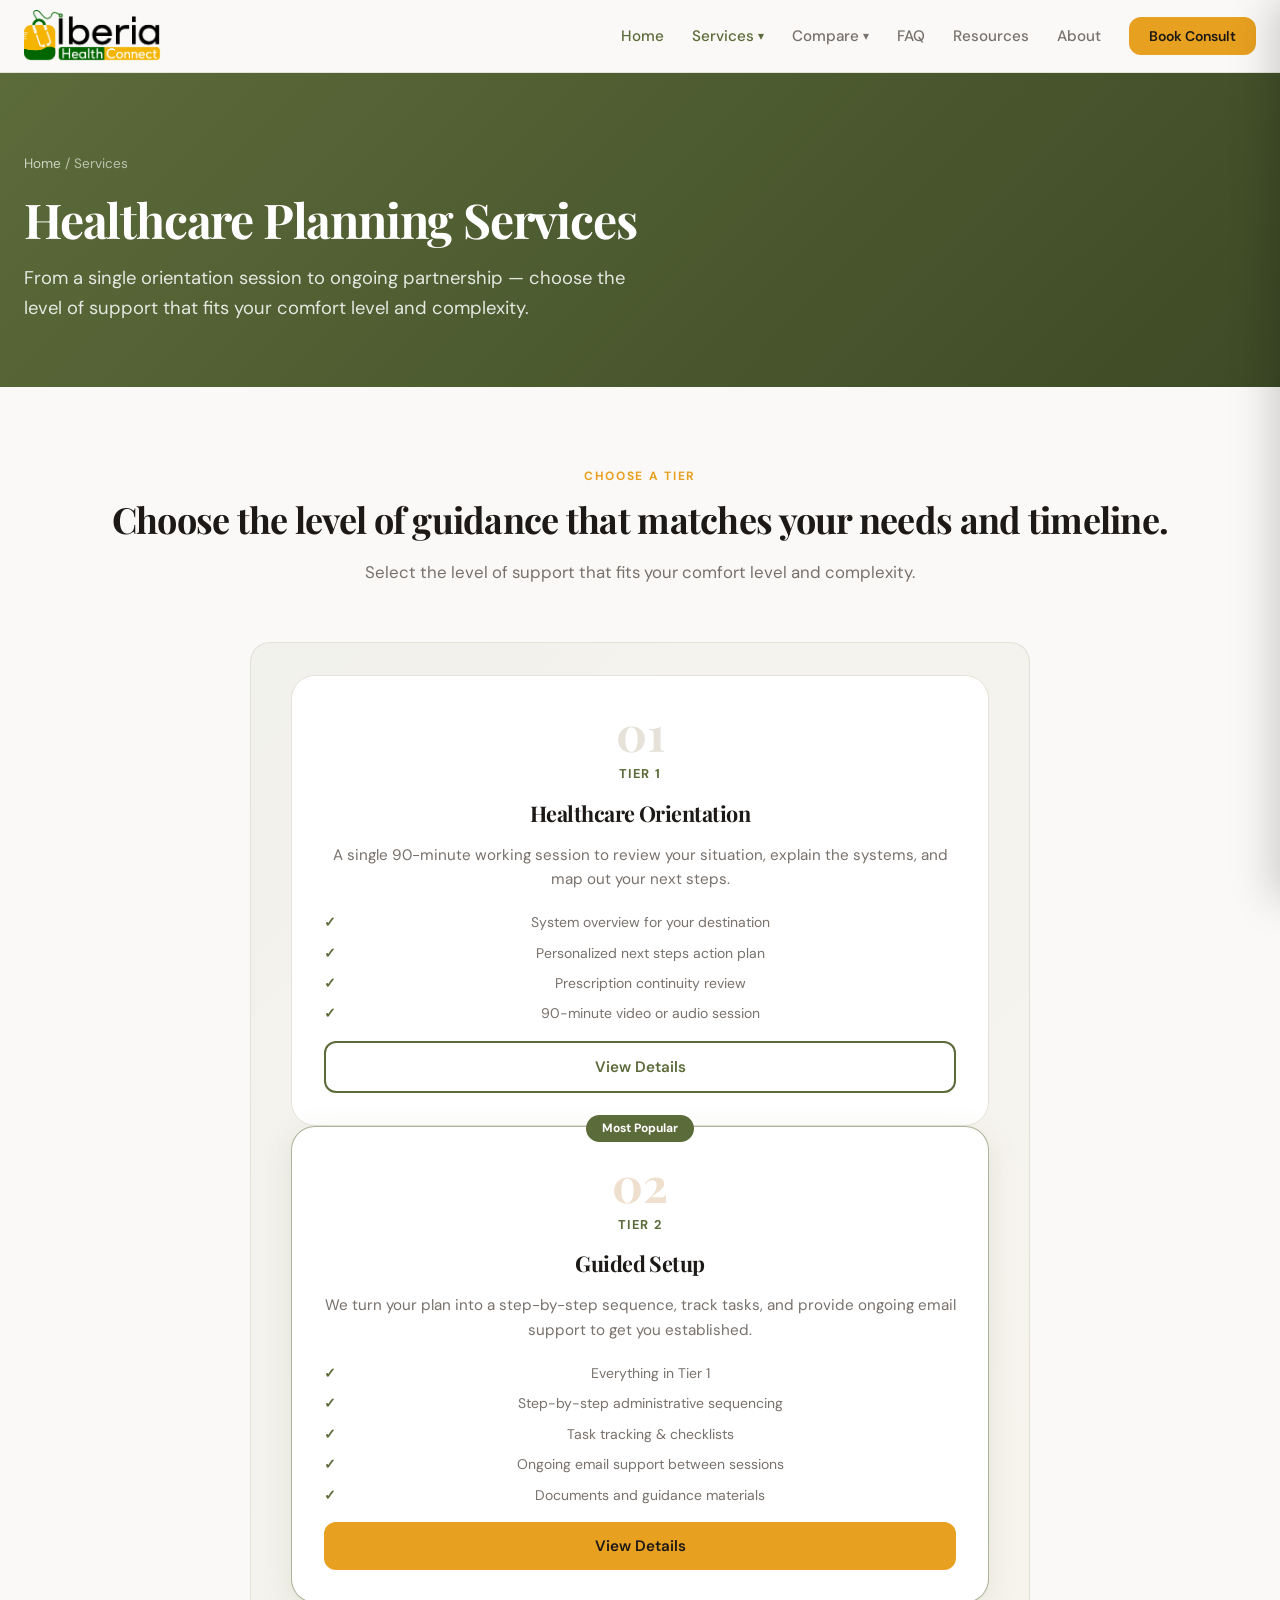
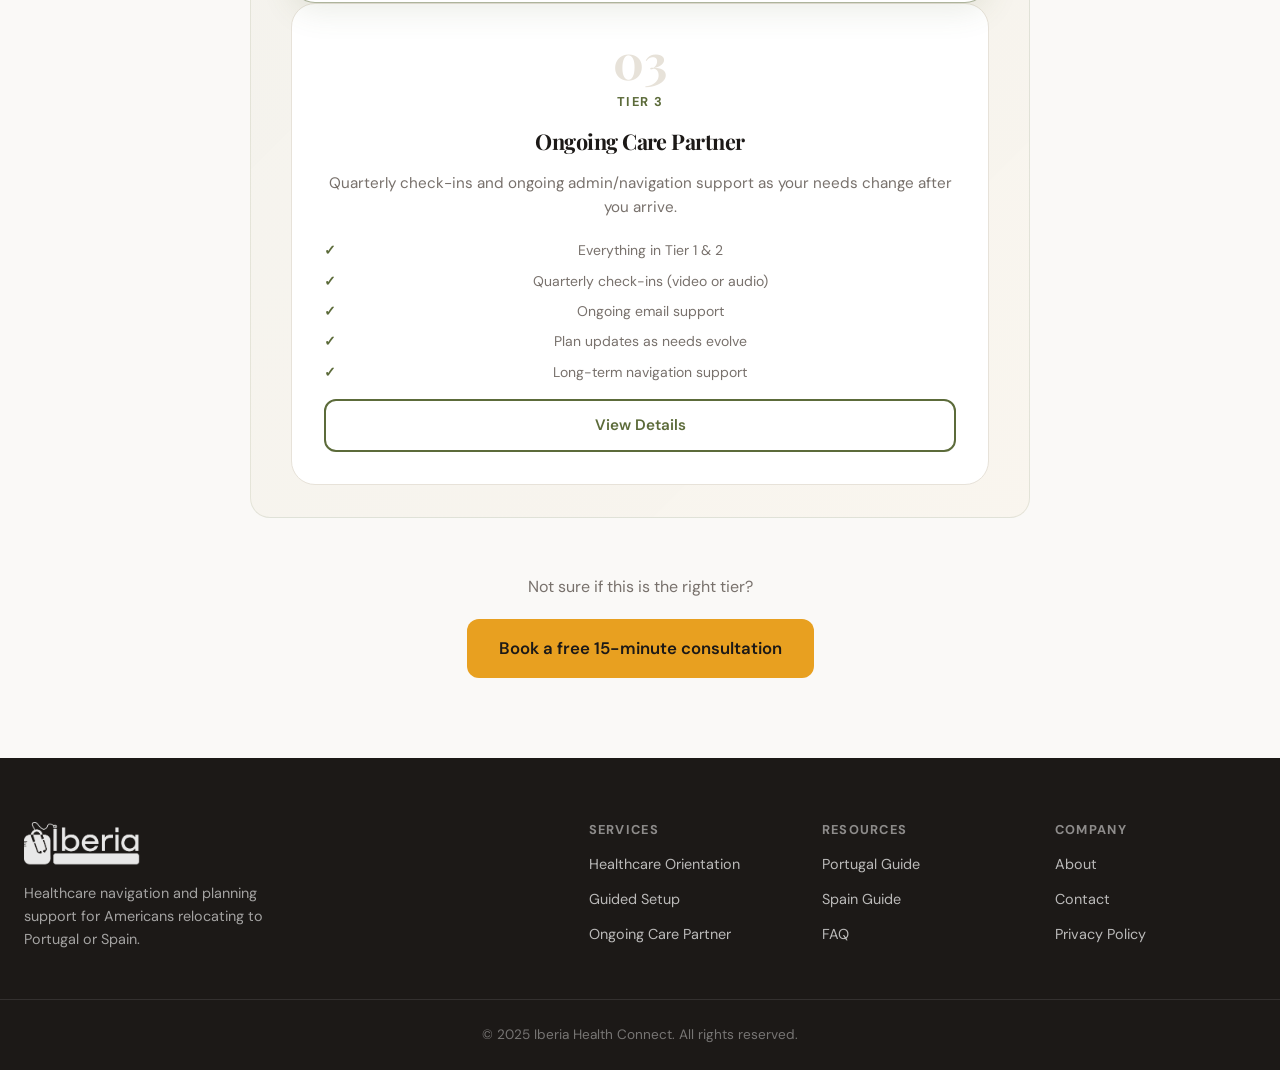
==== commit 879e5021: "feat: services page - about blurb + upgraded section header fonts" ====
--- a/services/index.html
+++ b/services/index.html
@@ -84,6 +84,10 @@
         <p class="text-muted">Select the level of support that fits your comfort level and complexity.</p>
       </div>
 
+      <!-- About description -->
+      <div class="services-about-blurb reveal-up" style="animation-delay:.1s">
+        <p class="services-a
+
       <div class="tiers-grid">
         <div class="tier-card reveal-up" style="animation-delay:.05s">
           <div class="tier-num">01</div>
--- a/css/style.css
+++ b/css/style.css
@@ -116,14 +116,16 @@
   position: fixed;
   top: 0; right: 0;
   width: min(320px, 85vw);
-  height: 100vh;
+  height: 100%;
+  max-height: 100vh;
+  max-height: 100dvh;
   background: var(--card);
   box-shadow: -8px 0 40px rgba(0,0,0,0.18);
   z-index: 200;
   display: flex;
   flex-direction: column;
   padding: 0;
-  overflow-y: auto;
+  overflow: hidden;
   transform: translateX(100%);
   transition: transform 0.32s cubic-bezier(0.4, 0, 0.2, 1);
   pointer-events: none;
@@ -139,6 +141,7 @@
   padding: 1.25rem 1.5rem;
   border-bottom: 1px solid var(--border);
   flex-shrink: 0;
+  min-height: 68px;
 }
 .mobile-menu-logo { height: 36px; width: auto; object-fit: contain; }
 .mobile-menu-close {
@@ -150,11 +153,15 @@
 .mobile-menu-close:hover { background: var(--secondary); }
 .mobile-menu-body {
   flex: 1;
+  min-height: 0; /* critical — allows flex child to scroll */
   padding: 1.25rem 1.5rem;
+  padding-bottom: max(1.5rem, env(safe-area-inset-bottom));
   display: flex;
   flex-direction: column;
   gap: 0.15rem;
-  overflow-y: auto;
+  overflow-y: scroll;
+  -webkit-overflow-scrolling: touch;
+  overscroll-behavior: contain;
 }
 .mobile-menu-cta {
   margin-bottom: 1.25rem;
@@ -1156,6 +1163,286 @@
 /* ===== MT-6 ===== */
 .mt-6 { margin-top: 1.5rem; }
 
+/* ===== PREMIUM HERO (ph-*) ===== */
+
+.ph-hero {
+  position: relative;
+  overflow: hidden;
+  display: flex;
+  flex-direction: column;
+  min-height: 74vh;
+  font-family: 'DM Sans', 'Inter', sans-serif;
+}
+
+/* Blurred background — very light, almost white */
+.ph-bg { position: absolute; inset: 0; z-index: 0; }
+.ph-bg-img {
+  width: 100%; height: 100%;
+  object-fit: cover; object-position: center;
+  filter: blur(22px) brightness(1.28) saturate(0.35);
+  transform: scale(1.12);
+}
+.ph-bg-wash {
+  position: absolute; inset: 0;
+  background: rgba(238, 248, 236, 0.72);
+}
+
+/* Two-column wrapper */
+.ph-wrap {
+  position: relative;
+  z-index: 2;
+  display: grid;
+  grid-template-columns: 44% 56%;
+  align-items: stretch;
+  width: 100%;
+  max-width: 1280px;
+  margin: 0 auto;
+  padding: 3.5rem 2.5rem 0;
+  flex: 1;
+  gap: 0;
+}
+
+/* ── LEFT COLUMN ── */
+.ph-left {
+  display: flex;
+  flex-direction: column;
+  align-items: flex-start;
+  gap: 20px;
+  padding-right: 2rem;
+  padding-bottom: 3.5rem;
+  justify-content: center;
+}
+
+.ph-heading {
+  font-family: 'DM Sans', 'Inter', sans-serif;
+  font-size: clamp(2.4rem, 4vw, 3.4rem);
+  font-weight: 800;
+  line-height: 1.1;
+  letter-spacing: -0.5px;
+  color: #1a1a1a;
+  text-shadow: 0px 2px 6px rgba(0,0,0,0.08);
+  margin-bottom: 0;
+}
+
+/* Opening Hours card — compact, polished */
+.ph-hours-card {
+  background: #ffffff;
+  border: 1px solid rgba(190, 210, 185, 0.65);
+  border-radius: 0.55rem;
+  padding: 0.9rem 1.25rem;
+  width: 100%;
+  max-width: 340px;
+  box-shadow: 0 3px 16px rgba(0,0,0,0.08);
+  margin-bottom: 0;
+}
+.ph-hours-label {
+  font-weight: 700;
+  font-size: 0.9rem;
+  color: #111;
+  margin-bottom: 0.5rem;
+  letter-spacing: 0.01em;
+}
+.ph-hours-row {
+  display: flex;
+  justify-content: space-between;
+  align-items: center;
+  font-size: 0.82rem;
+  color: #555;
+  padding: 0.22rem 0;
+  gap: 1rem;
+}
+.ph-hours-row span:first-child { color: #444; }
+.ph-hours-row span:last-child  { font-weight: 600; color: #1a1a1a; white-space: nowrap; }
+
+/* CTA */
+.ph-cta {
+  display: inline-flex;
+  align-items: center;
+  justify-content: center;
+  background: #0B8F4D;
+  color: #ffffff;
+  font-family: 'DM Sans', 'Inter', sans-serif;
+  font-weight: 700;
+  font-size: 0.95rem;
+  padding: 14px 28px;
+  border-radius: 10px;
+  text-decoration: none;
+  border: none;
+  cursor: pointer;
+  box-shadow: 0 6px 18px rgba(0,0,0,0.15);
+  transition: background 0.3s ease, transform 0.3s ease, box-shadow 0.3s ease;
+}
+.ph-cta:hover {
+  background: #097a40;
+  transform: translateY(-2px);
+  box-shadow: 0 10px 28px rgba(0,0,0,0.20);
+}
+
+/* ── RIGHT COLUMN ── */
+.ph-right {
+  position: relative;
+  display: flex;
+  align-items: flex-end;
+  justify-content: flex-end;
+  padding-right: 40px;
+  background: none;
+  overflow: visible;
+}
+
+/* Subtle yellow glow — very soft */
+.ph-glow {
+  position: absolute;
+  top: 6%;
+  left: 50%;
+  transform: translateX(-42%);
+  width: 48%;
+  aspect-ratio: 1 / 1;
+  border-radius: 50%;
+  background: radial-gradient(circle,
+    rgba(255, 204, 0, 0.25) 0%,
+    transparent 70%
+  );
+  z-index: 0;
+  pointer-events: none;
+}
+
+/* Background group — pushed back, very subtle */
+.ph-img-group {
+  position: absolute;
+  bottom: 0;
+  right: 2%;
+  height: 82%;
+  width: auto;
+  max-width: 88%;
+  object-fit: contain;
+  object-position: bottom center;
+  mix-blend-mode: screen;
+  opacity: 0.5;
+  filter: blur(2px) brightness(0.9) saturate(0.85);
+  z-index: 1;
+}
+
+/* Main doctor — dominant, centered, pops forward */
+.ph-main-wrap {
+  position: relative;
+  z-index: 2;
+  align-self: flex-end;
+  /* shift slightly left-center of right col, not hard right */
+  margin-right: 16%;
+  margin-bottom: 0;
+  height: auto;
+  display: flex;
+  align-items: flex-end;
+}
+.ph-img-main {
+  display: block;
+  height: 72vh;
+  max-height: 540px;
+  width: auto;
+  object-fit: contain;
+  object-position: bottom center;
+  mix-blend-mode: screen;
+  filter: drop-shadow(0px 12px 40px rgba(0,0,0,0.25)) brightness(1.06) contrast(1.1) saturate(1.08);
+  transform: scale(1.05);
+  transform-origin: bottom center;
+}
+
+/* Bottom green band — clean, not dominant */
+.ph-green-band {
+  height: 28px;
+  background: #1a6b2a;
+  flex-shrink: 0;
+  position: relative;
+  z-index: 3;
+}
+
+/* ── Responsive ── */
+@media (max-width: 1024px) {
+  .ph-wrap { grid-template-columns: 1fr 1fr; padding: 3rem 1.5rem 0; }
+  .ph-img-main  { height: 56vw; max-height: 460px; }
+  .ph-img-group { height: 48vw; }
+  .ph-main-wrap { margin-right: 10%; }
+}
+
+@media (max-width: 768px) {
+  .ph-hero { min-height: auto; }
+  .ph-wrap { grid-template-columns: 1fr; padding: 2.5rem 1.25rem 0; gap: 1.5rem; }
+  .ph-left { padding-right: 0; padding-bottom: 0; }
+  .ph-heading { font-size: clamp(2.1rem, 8.5vw, 2.8rem); }
+  .ph-hours-card { max-width: 100%; }
+  .ph-cta { width: 100%; justify-content: center; }
+  .ph-right { min-height: 64vw; max-height: 380px; }
+  .ph-img-main  { height: 60vw; max-height: 340px; }
+  .ph-img-group { height: 52vw; max-height: 300px; }
+  .ph-main-wrap { margin-right: 8%; }
+  .ph-glow { width: 55%; top: 4%; }
+  .ph-green-band { height: 24px; }
+}
+
+@media (max-width: 480px) {
+  .ph-heading { font-size: clamp(1.9rem, 8vw, 2.4rem); }
+  .ph-right { min-height: 72vw; max-height: 300px; }
+  .ph-img-main  { height: 65vw; max-height: 280px; }
+  .ph-main-wrap { margin-right: 5%; }
+  .ph-glow { width: 62%; }
+}
+
+/* ===== SERVICES ABOUT BLURB ===== */
+.services-about-blurb {
+  max-width: 780px;
+  margin: 0 auto 3.5rem;
+  text-align: center;
+  padding: 2rem 2.5rem;
+  background: linear-gradient(135deg, rgba(92,107,58,0.05) 0%, rgba(232,160,32,0.04) 100%);
+  border: 1px solid rgba(92,107,58,0.12);
+  border-radius: 1.25rem;
+}
+.services-about-text {
+  font-family: 'Playfair Display', Georgia, serif;
+  font-size: 1.08rem;
+  line-height: 1.85;
+  color: #3a3a3a;
+  font-weight: 400;
+  letter-spacing: 0.01em;
+}
+.blurb-highlight {
+  font-weight: 700;
+  color: var(--primary);
+  font-style: normal;
+}
+.services-about-text em {
+  font-style: italic;
+  color: var(--accent);
+  font-weight: 600;
+}
+
+/* Upgrade section-header typography */
+.section-header h2 {
+  font-size: 2.25rem;
+  margin-bottom: 1rem;
+  font-family: 'Playfair Display', Georgia, serif;
+  letter-spacing: -0.02em;
+  line-height: 1.2;
+}
+.section-header p {
+  font-size: 1.05rem;
+  color: var(--muted-foreground);
+  max-width: 600px;
+  margin: 0 auto;
+  font-family: 'DM Sans', sans-serif;
+  line-height: 1.7;
+}
+.section-eyebrow {
+  font-family: 'DM Sans', sans-serif;
+  font-size: 0.75rem;
+  font-weight: 700;
+  text-transform: uppercase;
+  letter-spacing: 0.14em;
+  color: var(--accent);
+  margin-bottom: 0.75rem;
+  display: block;
+}
+
 /* ===== TERMS PAGE ===== */
 .terms-content { max-width: 800px; margin: 0 auto; }
 .terms-content h2 { font-size: 1.5rem; margin: 2rem 0 0.75rem; }
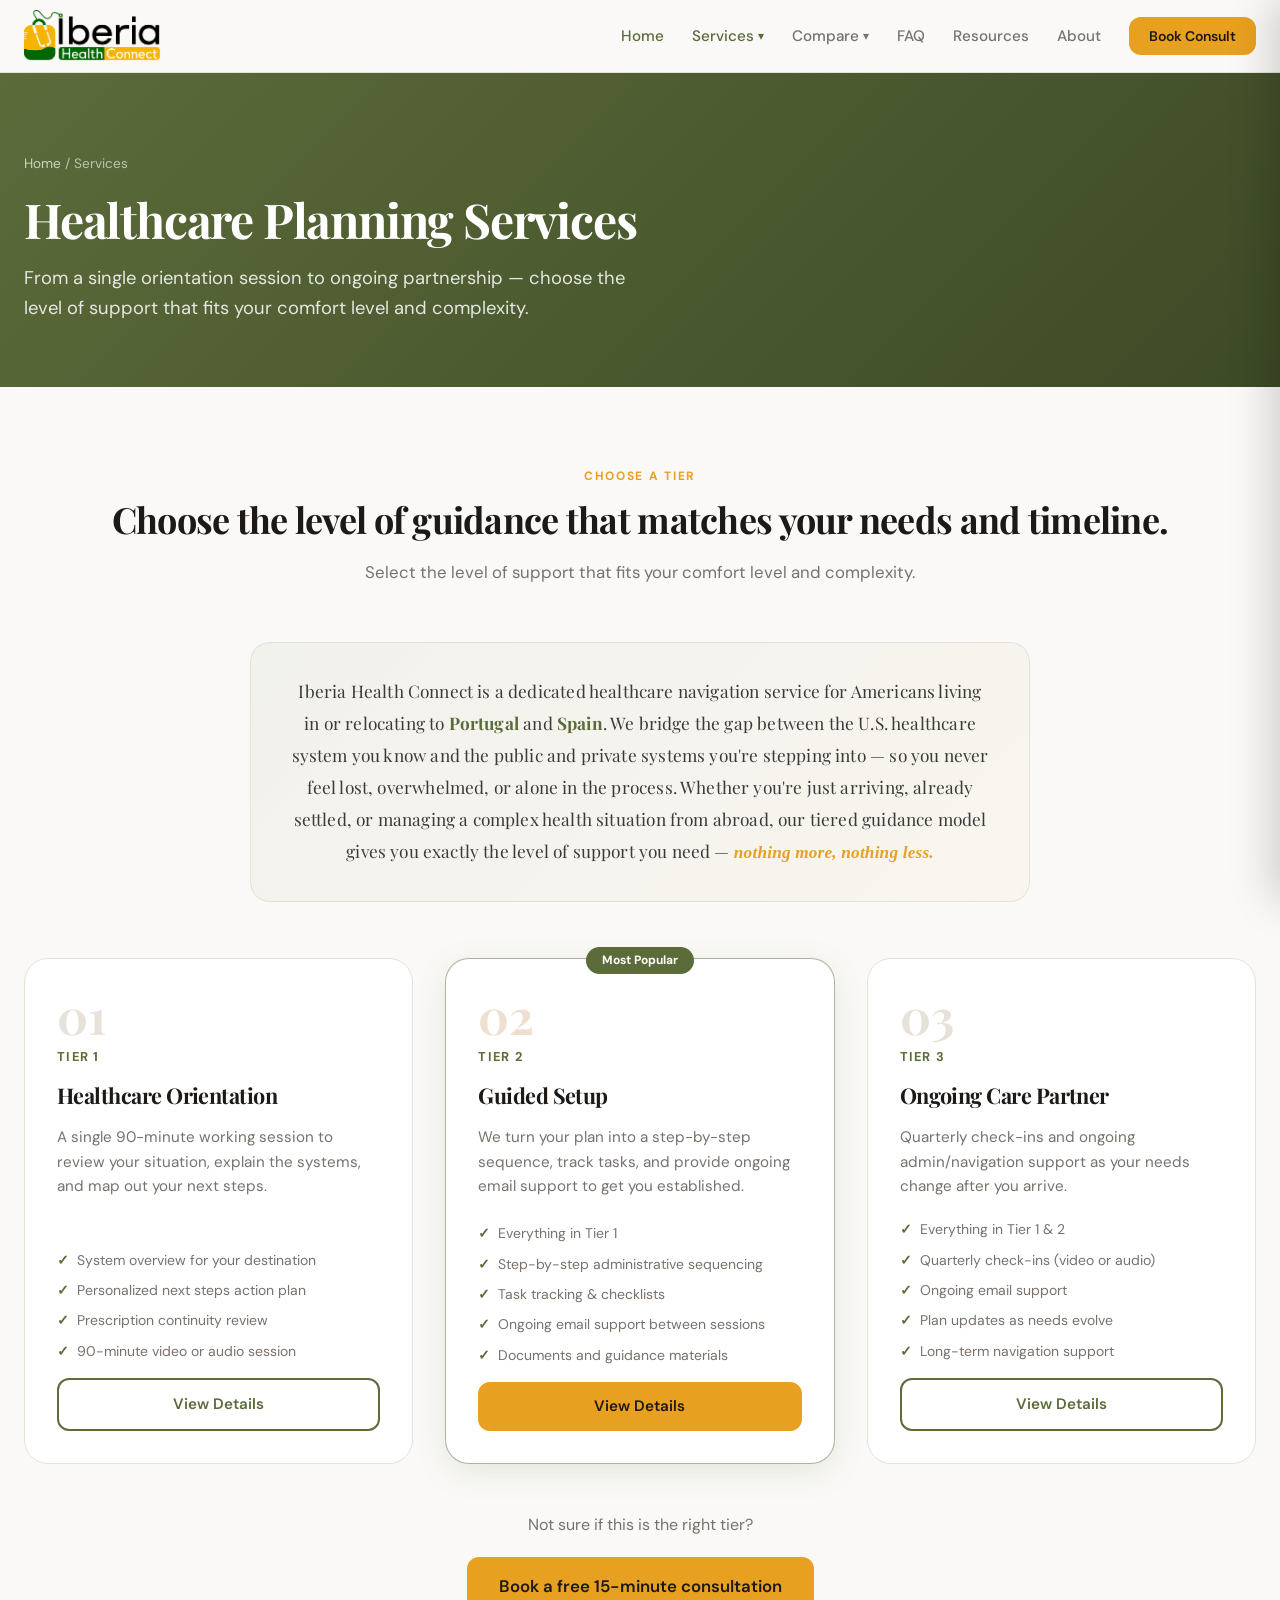
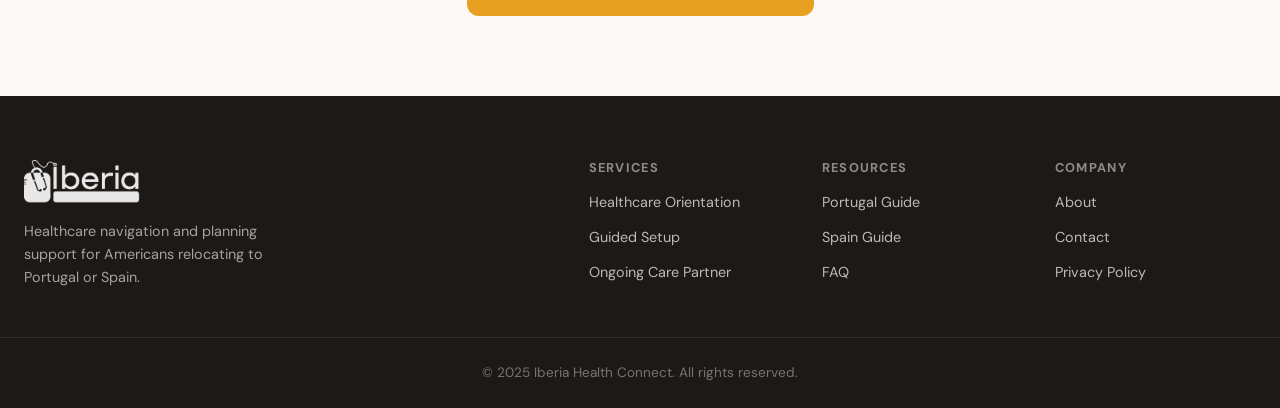
==== commit ad2eaeec: "fix: restore truncated blurb paragraph in services page" ====
--- a/services/index.html
+++ b/services/index.html
@@ -86,7 +86,16 @@
 
       <!-- About description -->
       <div class="services-about-blurb reveal-up" style="animation-delay:.1s">
-        <p class="services-a
+        <p class="services-about-text">
+          Iberia Health Connect is a dedicated healthcare navigation service for Americans living in or relocating to
+          <span class="blurb-highlight">Portugal</span> and <span class="blurb-highlight">Spain</span>.
+          We bridge the gap between the U.S. healthcare system you know and the public and private systems
+          you're stepping into — so you never feel lost, overwhelmed, or alone in the process.
+          Whether you're just arriving, already settled, or managing a complex health situation from abroad,
+          our tiered guidance model gives you exactly the level of support you need —
+          <em>nothing more, nothing less.</em>
+        </p>
+      </div>
 
       <div class="tiers-grid">
         <div class="tier-card reveal-up" style="animation-delay:.05s">
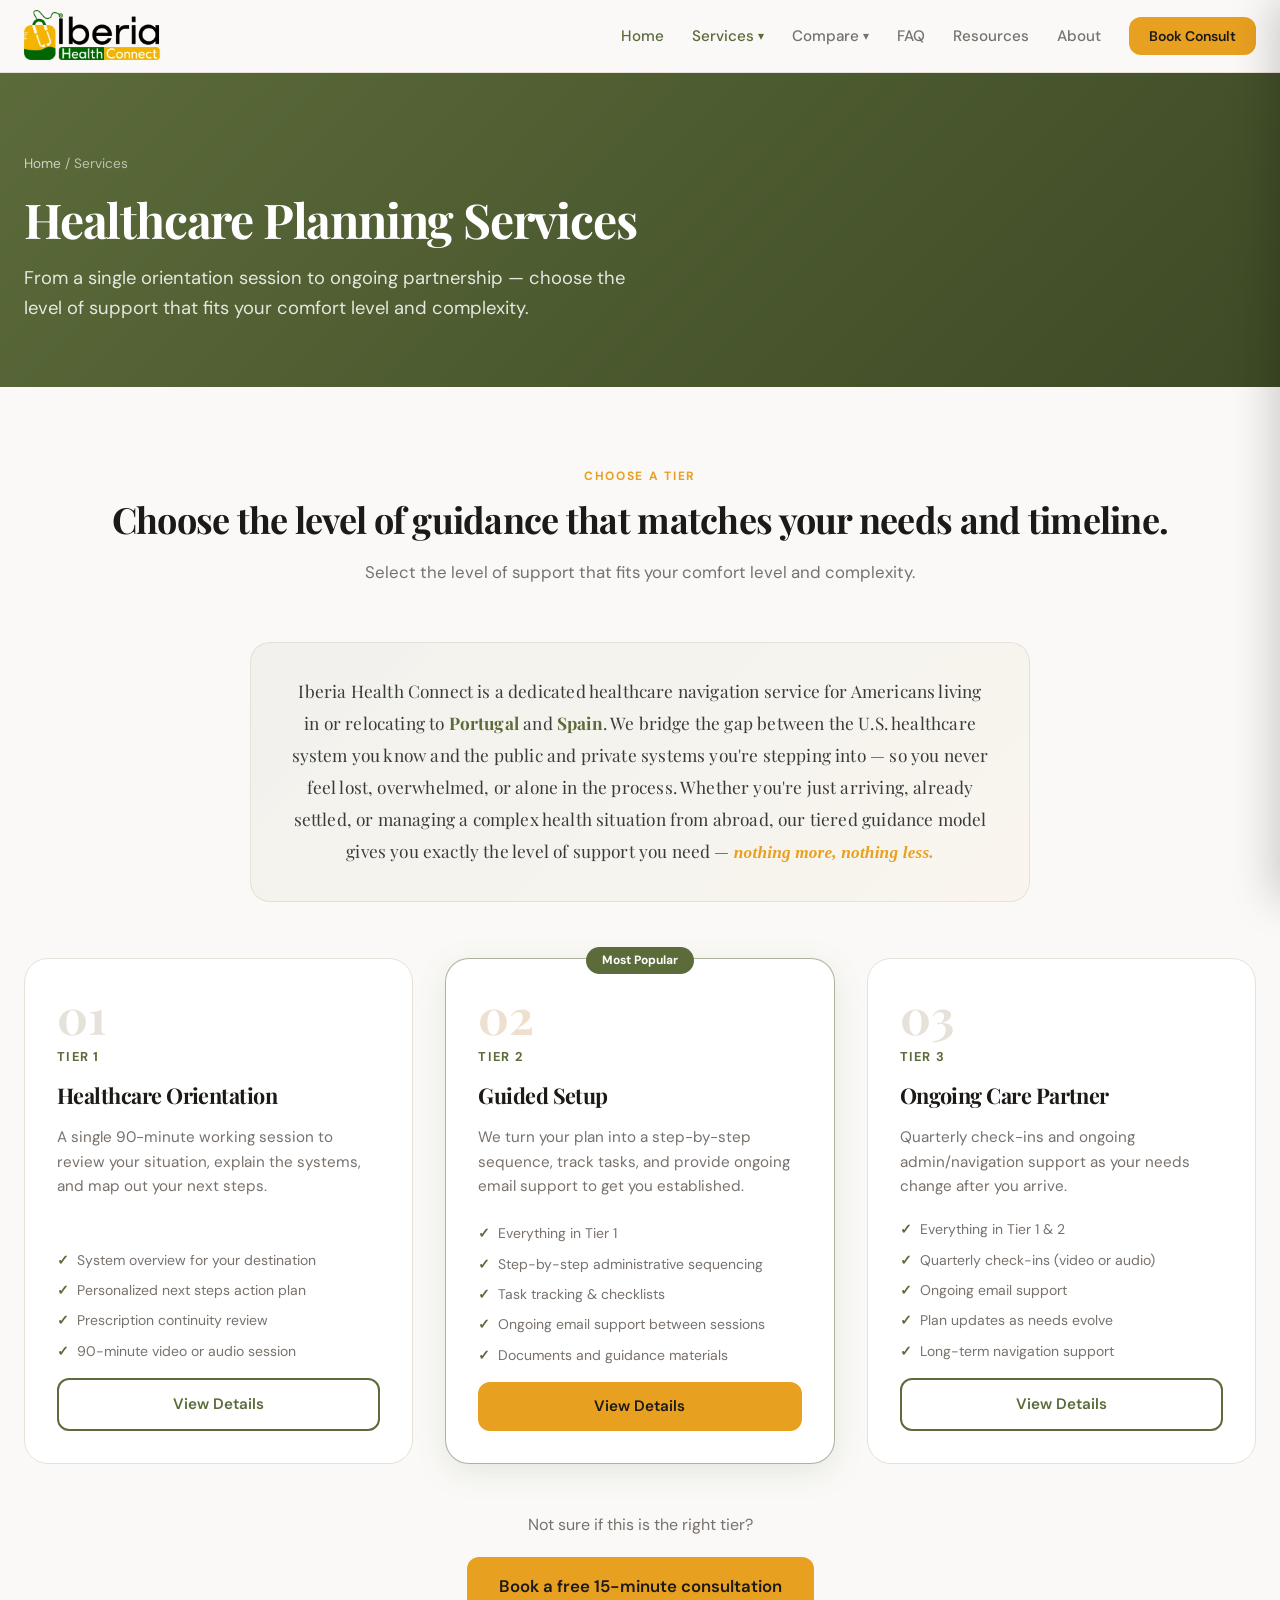
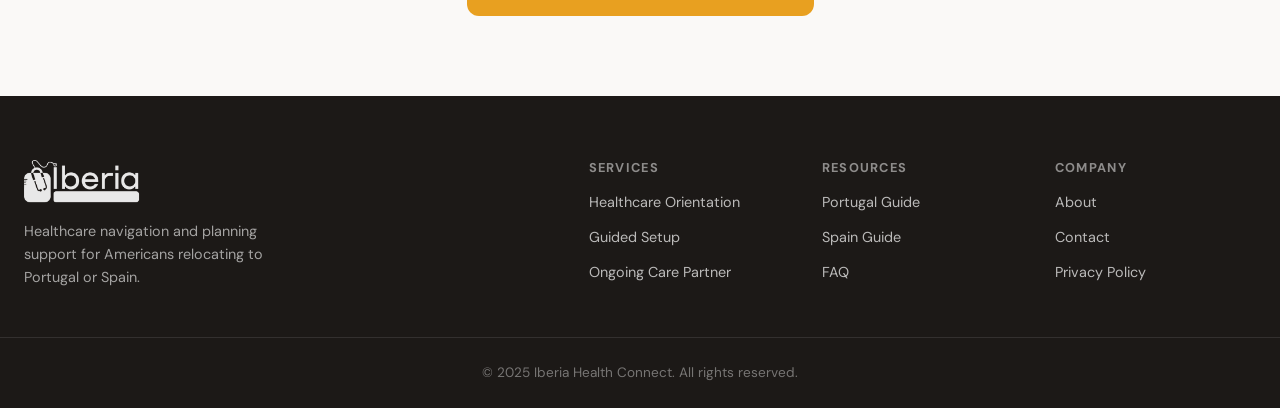
==== commit c5c3031d: "perf: compress images to WebP, lazy load, preload hero assets" ====
--- a/services/index.html
+++ b/services/index.html
@@ -12,7 +12,7 @@
 <body>
   <header class="navbar" id="navbar">
     <div class="container nav-inner">
-      <a href="../index.html" class="nav-logo"><img src="../IBERIA HEALTH.png" alt="Iberia Health Connect" class="logo-img" /></a>
+      <a href="../index.html" class="nav-logo"><img src="../images/IBERIA HEALTH.webp" alt="Iberia Health Connect" class="logo-img" /></a>
       <nav class="nav-links">
         <a href="../index.html" class="nav-link">Home</a>
         <div class="nav-dropdown">
@@ -42,7 +42,7 @@
   <!-- Mobile drawer -->
   <div class="mobile-menu" id="mobileMenu" role="dialog" aria-label="Navigation menu">
     <div class="mobile-menu-header">
-      <img src="../IBERIA HEALTH.png" alt="Iberia Health Connect" class="mobile-menu-logo" />
+      <img src="../images/IBERIA HEALTH.webp" alt="Iberia Health Connect" class="mobile-menu-logo" />
       <button class="mobile-menu-close" id="mobileClose" aria-label="Close menu">
         <svg xmlns="http://www.w3.org/2000/svg" width="20" height="20" viewBox="0 0 24 24" fill="none" stroke="currentColor" stroke-width="2.5" stroke-linecap="round" stroke-linejoin="round"><path d="M18 6 6 18"/><path d="m6 6 12 12"/></svg>
       </button>
@@ -153,7 +153,7 @@
 
   <footer class="footer">
     <div class="container footer-inner">
-      <div class="footer-brand"><img src="../IBERIA HEALTH.png" alt="Iberia Health Connect" class="footer-logo" /><p>Healthcare navigation and planning support for Americans relocating to Portugal or Spain.</p></div>
+      <div class="footer-brand"><img src="../images/IBERIA HEALTH.webp" alt="Iberia Health Connect" class="footer-logo" /><p>Healthcare navigation and planning support for Americans relocating to Portugal or Spain.</p></div>
       <div class="footer-links">
         <div class="footer-col"><h5>Services</h5><a href="healthcare-orientation.html">Healthcare Orientation</a><a href="guided-setup.html">Guided Setup</a><a href="ongoing-care-partner.html">Ongoing Care Partner</a></div>
         <div class="footer-col"><h5>Resources</h5><a href="../portugal-guide.html">Portugal Guide</a><a href="../spain-guide.html">Spain Guide</a><a href="../faq.html">FAQ</a></div>
--- a/css/style.css
+++ b/css/style.css
@@ -1170,7 +1170,7 @@
   overflow: hidden;
   display: flex;
   flex-direction: column;
-  min-height: 74vh;
+  min-height: 68vh;
   font-family: 'DM Sans', 'Inter', sans-serif;
 }
 
@@ -1209,7 +1209,8 @@
   align-items: flex-start;
   gap: 20px;
   padding-right: 2rem;
-  padding-bottom: 3.5rem;
+  padding-bottom: 2.5rem;
+  padding-top: 0.5rem;
   justify-content: center;
 }
 
@@ -1224,6 +1225,21 @@
   margin-bottom: 0;
 }
 
+/* Hero sub-description */
+.ph-sub {
+  font-family: 'DM Sans', 'Inter', sans-serif;
+  font-size: 0.97rem;
+  line-height: 1.75;
+  color: #3a3a3a;
+  font-weight: 400;
+  max-width: 340px;
+  letter-spacing: 0.01em;
+}
+.ph-sub strong {
+  font-weight: 700;
+  color: #0B8F4D;
+}
+
 /* Opening Hours card — compact, polished */
 .ph-hours-card {
   background: #ffffff;
@@ -1232,7 +1248,7 @@
   padding: 0.9rem 1.25rem;
   width: 100%;
   max-width: 340px;
-  box-shadow: 0 3px 16px rgba(0,0,0,0.08);
+  box-shadow: 0 2px 10px rgba(0,0,0,0.05);
   margin-bottom: 0;
 }
 .ph-hours-label {
@@ -1269,87 +1285,78 @@
   text-decoration: none;
   border: none;
   cursor: pointer;
-  box-shadow: 0 6px 18px rgba(0,0,0,0.15);
+  box-shadow: 0 10px 25px rgba(0,0,0,0.15);
   transition: background 0.3s ease, transform 0.3s ease, box-shadow 0.3s ease;
 }
 .ph-cta:hover {
   background: #097a40;
   transform: translateY(-2px);
-  box-shadow: 0 10px 28px rgba(0,0,0,0.20);
+  box-shadow: 0 12px 28px rgba(0,0,0,0.22);
 }
 
 /* ── RIGHT COLUMN ── */
 .ph-right {
   position: relative;
-  display: flex;
-  align-items: flex-end;
-  justify-content: flex-end;
-  padding-right: 40px;
-  background: none;
-  overflow: visible;
-}
-
-/* Subtle yellow glow — very soft */
+  overflow: hidden;
+}
+
+/* Glow — sits behind doctor's head */
 .ph-glow {
   position: absolute;
-  top: 6%;
-  left: 50%;
-  transform: translateX(-42%);
-  width: 48%;
+  top: 8%;
+  right: 15%;
+  width: 38%;
   aspect-ratio: 1 / 1;
   border-radius: 50%;
   background: radial-gradient(circle,
-    rgba(255, 204, 0, 0.25) 0%,
-    transparent 70%
+    rgba(255, 215, 0, 0.30) 0%,
+    rgba(255, 215, 0, 0.12) 48%,
+    transparent 72%
   );
+  opacity: 0.15;
   z-index: 0;
   pointer-events: none;
 }
 
-/* Background group — pushed back, very subtle */
+/* Stage — relative container, clips overflow */
+.ph-stage {
+  position: relative;
+  width: 100%;
+  height: 100%;
+  min-height: 460px;
+  overflow: hidden;
+}
+
+/* Background group — behind, dimmed, slightly blurred */
 .ph-img-group {
   position: absolute;
+  right: 0;
   bottom: 0;
-  right: 2%;
-  height: 82%;
-  width: auto;
-  max-width: 88%;
-  object-fit: contain;
-  object-position: bottom center;
-  mix-blend-mode: screen;
-  opacity: 0.5;
-  filter: blur(2px) brightness(0.9) saturate(0.85);
-  z-index: 1;
-}
-
-/* Main doctor — dominant, centered, pops forward */
-.ph-main-wrap {
-  position: relative;
-  z-index: 2;
-  align-self: flex-end;
-  /* shift slightly left-center of right col, not hard right */
-  margin-right: 16%;
-  margin-bottom: 0;
-  height: auto;
-  display: flex;
-  align-items: flex-end;
-}
-.ph-img-main {
-  display: block;
-  height: 72vh;
-  max-height: 540px;
+  height: 88%;
   width: auto;
   object-fit: contain;
-  object-position: bottom center;
-  mix-blend-mode: screen;
-  filter: drop-shadow(0px 12px 40px rgba(0,0,0,0.25)) brightness(1.06) contrast(1.1) saturate(1.08);
-  transform: scale(1.05);
-  transform-origin: bottom center;
-}
-
-/* Bottom green band — clean, not dominant */
+  object-position: right bottom;
+  z-index: 1;
+  opacity: 0.25;
+  filter: blur(1px);
+}
+
+/* Main doctor — fully solid, sharp, dominant */
+.ph-img-main {
+  position: absolute;
+  right: 50px;
+  bottom: 0;
+  height: 98%;
+  width: auto;
+  object-fit: contain;
+  z-index: 3;
+  opacity: 1;
+  filter: drop-shadow(0 12px 30px rgba(0,0,0,0.18));
+}
+
+/* Bottom green band */
 .ph-green-band {
-  height: 28px;
+  height: 22px;
   background: #1a6b2a;
   flex-shrink: 0;
   position: relative;
@@ -1359,9 +1366,9 @@
 /* ── Responsive ── */
 @media (max-width: 1024px) {
   .ph-wrap { grid-template-columns: 1fr 1fr; padding: 3rem 1.5rem 0; }
-  .ph-img-main  { height: 56vw; max-height: 460px; }
-  .ph-img-group { height: 48vw; }
-  .ph-main-wrap { margin-right: 10%; }
+  .ph-stage { min-height: 360px; }
+  .ph-img-main  { height: 95%; right: 20px; }
+  .ph-img-group { height: 78%; }
 }
 
 @media (max-width: 768px) {
@@ -1371,20 +1378,21 @@
   .ph-heading { font-size: clamp(2.1rem, 8.5vw, 2.8rem); }
   .ph-hours-card { max-width: 100%; }
   .ph-cta { width: 100%; justify-content: center; }
-  .ph-right { min-height: 64vw; max-height: 380px; }
-  .ph-img-main  { height: 60vw; max-height: 340px; }
-  .ph-img-group { height: 52vw; max-height: 300px; }
-  .ph-main-wrap { margin-right: 8%; }
-  .ph-glow { width: 55%; top: 4%; }
-  .ph-green-band { height: 24px; }
+  .ph-right { min-height: 90vw; }
+  .ph-stage { min-height: 90vw; max-height: 480px; }
+  .ph-img-main  { height: 100%; right: 0; left: 50%; transform: translateX(-50%); }
+  .ph-img-group { height: 85%; right: 0; }
+  .ph-glow { width: 52%; top: 4%; right: 20%; }
+  .ph-green-band { height: 18px; }
 }
 
 @media (max-width: 480px) {
   .ph-heading { font-size: clamp(1.9rem, 8vw, 2.4rem); }
-  .ph-right { min-height: 72vw; max-height: 300px; }
-  .ph-img-main  { height: 65vw; max-height: 280px; }
-  .ph-main-wrap { margin-right: 5%; }
-  .ph-glow { width: 62%; }
+  .ph-right { min-height: 100vw; }
+  .ph-stage { min-height: 100vw; max-height: 420px; }
+  .ph-img-main  { height: 102%; right: 0; left: 50%; transform: translateX(-50%); }
+  .ph-img-group { height: 88%; }
+  .ph-glow { width: 58%; right: 18%; }
 }
 
 /* ===== SERVICES ABOUT BLURB ===== */
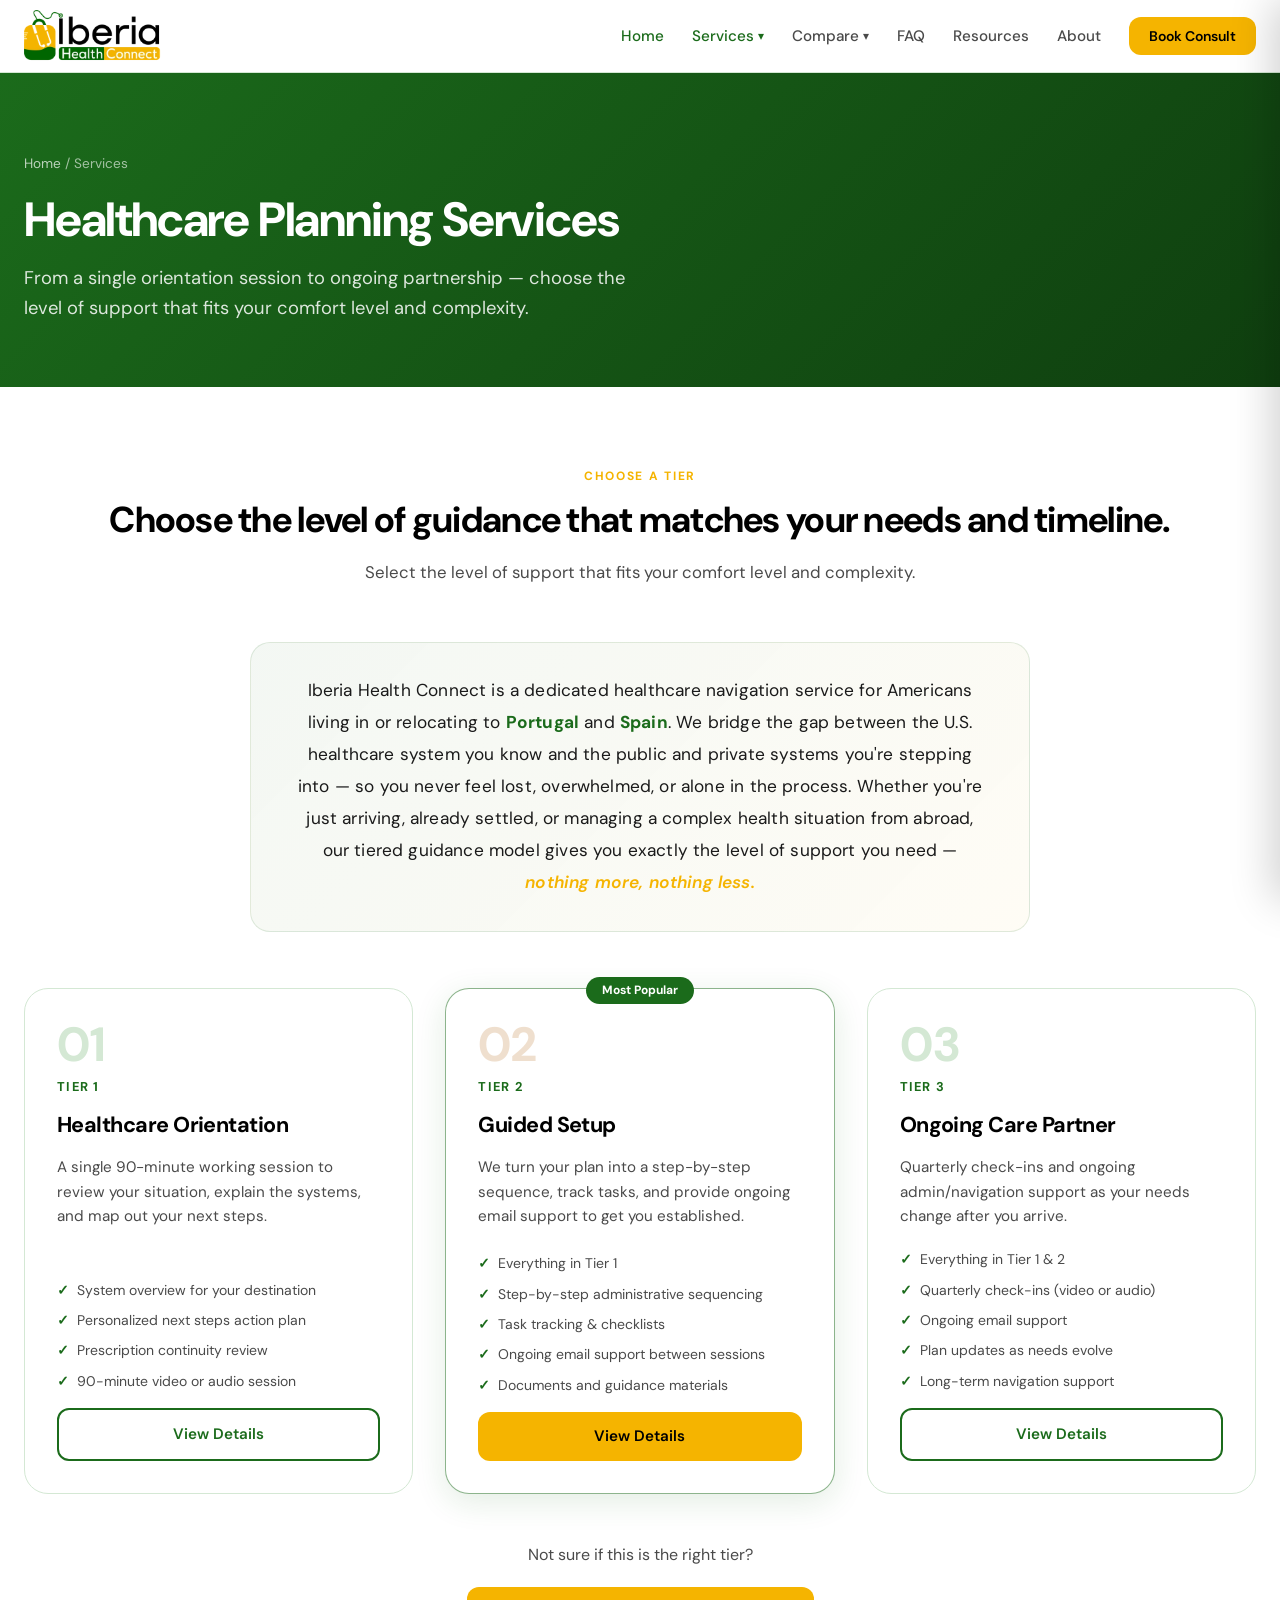
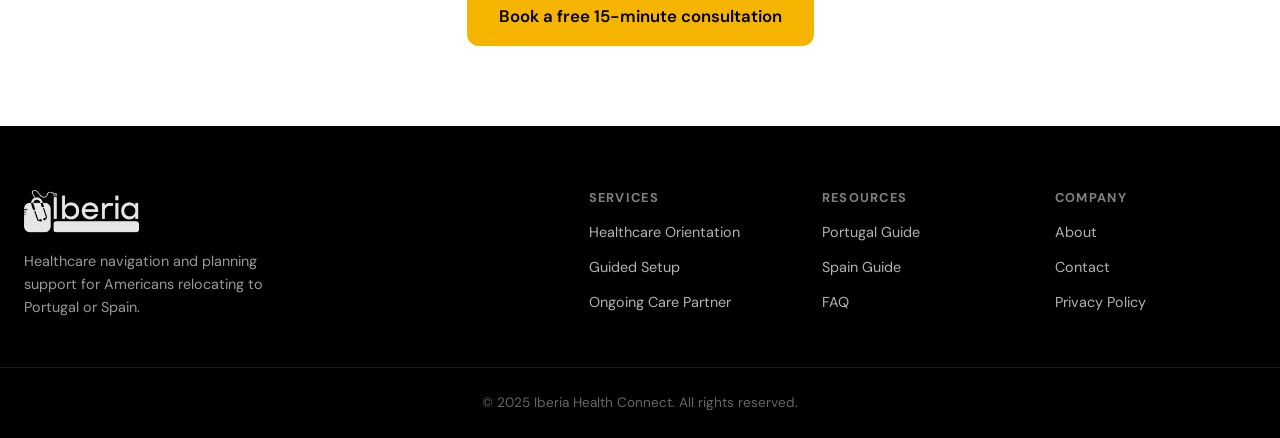
==== commit 602926c0: "Apply Nekst font to all section headings across all pages" ====
--- a/services/index.html
+++ b/services/index.html
@@ -7,6 +7,7 @@
   <link rel="preconnect" href="https://fonts.googleapis.com">
   <link rel="preconnect" href="https://fonts.gstatic.com" crossorigin>
   <link href="https://fonts.googleapis.com/css2?family=DM+Sans:ital,opsz,wght@0,9..40,300..700;1,9..40,300..700&family=Playfair+Display:ital,wght@0,400..900;1,400..900&display=swap" rel="stylesheet">
+  <link href="https://fonts.cdnfonts.com/css/nekst" rel="stylesheet">
   <link rel="stylesheet" href="../css/style.css" />
 </head>
 <body>
--- a/css/style.css
+++ b/css/style.css
@@ -1,21 +1,21 @@
 /* ===== THEME VARIABLES ===== */
 :root {
-  --background: #faf9f7;
-  --foreground: #1c1917;
+  --background: #ffffff;
+  --foreground: #000000;
   --card: #ffffff;
-  --card-foreground: #1c1917;
-  --primary: #5c6b3a;
+  --card-foreground: #000000;
+  --primary: #1b6b1b;
   --primary-foreground: #ffffff;
-  --secondary: #f0ede6;
-  --secondary-foreground: #1c1917;
-  --muted: #f0ede6;
-  --muted-foreground: #78716c;
-  --accent: #e8a020;
-  --accent-foreground: #1c1917;
-  --border: #e7e2d9;
+  --secondary: #f0f7f0;
+  --secondary-foreground: #000000;
+  --muted: #f0f7f0;
+  --muted-foreground: #4a4a4a;
+  --accent: #f5b400;
+  --accent-foreground: #000000;
+  --border: #d4e8d4;
   --radius: 0.75rem;
   --font-sans: 'DM Sans', sans-serif;
-  --font-serif: 'Playfair Display', serif;
+  --font-serif: 'Nekst', 'DM Sans', sans-serif;
 }
 
 /* ===== RESET ===== */
@@ -55,7 +55,7 @@
   cursor: pointer; transition: all 0.2s; border: none; text-decoration: none;
 }
 .btn-accent { background: var(--accent); color: var(--accent-foreground); }
-.btn-accent:hover { background: #d4911a; transform: translateY(-1px); box-shadow: 0 4px 12px rgba(232,160,32,0.35); }
+.btn-accent:hover { background: #d49e00; transform: translateY(-1px); box-shadow: 0 4px 12px rgba(245,180,0,0.35); }
 .btn-outline { background: transparent; color: var(--primary); border: 2px solid var(--primary); }
 .btn-outline:hover { background: var(--primary); color: white; }
 .btn-ghost { background: transparent; color: var(--primary); font-weight: 600; }
@@ -66,7 +66,7 @@
 /* ===== NAVBAR ===== */
 .navbar {
   position: sticky; top: 0; z-index: 100;
-  background: rgba(250,249,247,0.95); backdrop-filter: blur(12px);
+  background: rgba(255,255,255,0.95); backdrop-filter: blur(12px);
   border-bottom: 1px solid var(--border);
 }
 .nav-inner {
@@ -90,14 +90,37 @@
 .chevron { font-size: 0.75rem; transition: transform 0.2s; }
 .nav-dropdown:hover .chevron { transform: rotate(180deg); }
 .dropdown-menu {
-  position: absolute; top: calc(100% + 0.5rem); left: 0;
+  position: absolute; top: 100%; left: 0;
   background: var(--card); border: 1px solid var(--border);
   border-radius: var(--radius); box-shadow: 0 8px 32px rgba(0,0,0,0.12);
   min-width: 260px; padding: 0.5rem; display: flex; flex-direction: column; gap: 0.25rem;
-  opacity: 0; pointer-events: none; transform: translateY(8px);
-  transition: all 0.2s; z-index: 50;
-}
-.nav-dropdown:hover .dropdown-menu { opacity: 1; pointer-events: auto; transform: translateY(0); }
+  opacity: 0; pointer-events: none; transform: translateY(4px);
+  transition: opacity 0.2s, transform 0.2s;
+  transition-delay: 0s;
+  z-index: 50;
+  /* Invisible top padding bridges the gap so cursor doesn't leave the hover zone */
+  padding-top: 0.75rem;
+  margin-top: 0;
+}
+/* Small pseudo-element bridge fills any gap between button and menu */
+.nav-dropdown::after {
+  content: '';
+  position: absolute;
+  top: 100%;
+  left: 0;
+  width: 100%;
+  height: 12px;
+}
+.nav-dropdown:hover .dropdown-menu {
+  opacity: 1;
+  pointer-events: auto;
+  transform: translateY(0);
+  transition-delay: 0s;
+}
+/* Delay closing so cursor has time to reach the menu */
+.nav-dropdown:not(:hover) .dropdown-menu {
+  transition-delay: 0.18s;
+}
 .dropdown-menu a {
   padding: 0.75rem 1rem; border-radius: 0.5rem; font-size: 0.875rem;
   font-weight: 500; color: var(--foreground); transition: background 0.15s;
@@ -213,10 +236,10 @@
   position: absolute; inset: 0;
   background: linear-gradient(
     100deg,
-    rgba(15,20,10,0.88) 0%,
-    rgba(20,28,14,0.80) 45%,
-    rgba(20,28,14,0.30) 75%,
-    rgba(20,28,14,0.05) 100%
+    rgba(0,0,0,0.88) 0%,
+    rgba(0,0,0,0.80) 45%,
+    rgba(0,0,0,0.30) 75%,
+    rgba(0,0,0,0.05) 100%
   );
   z-index: 1;
 }
@@ -317,7 +340,7 @@
   display: flex; align-items: center; justify-content: center;
   flex-shrink: 0;
 }
-.hero-float-icon.green { background: #dcfce7; }
+.hero-float-icon.green { background: #d4edda; }
 .hero-float-title { font-weight: 700; font-size: 0.83rem; color: #1c1917; line-height: 1.2; }
 .hero-float-sub { font-size: 0.72rem; color: var(--muted-foreground); margin-top: 0.15rem; }
 .hero-float-item {
@@ -331,12 +354,12 @@
   position: absolute;
   bottom: 28%; right: 1.5rem;
   background: var(--accent);
-  color: #1c1917;
+  color: #000000;
   padding: 0.5rem 1.1rem;
   border-radius: 999px;
   font-size: 0.76rem; font-weight: 700;
   display: flex; align-items: center; gap: 0.4rem;
-  box-shadow: 0 4px 20px rgba(232,160,32,0.45);
+  box-shadow: 0 4px 20px rgba(245,180,0,0.45);
   white-space: nowrap;
   z-index: 4;
 }
@@ -348,7 +371,7 @@
   background: var(--card); padding: 1.5rem; border-radius: 1rem;
   border: 1px solid var(--border); transition: all 0.2s;
 }
-.quick-card:hover { box-shadow: 0 8px 24px rgba(0,0,0,0.08); border-color: rgba(92,107,58,0.3); transform: translateY(-2px); }
+.quick-card:hover { box-shadow: 0 8px 24px rgba(0,0,0,0.08); border-color: rgba(27,107,27,0.3); transform: translateY(-2px); }
 .quick-card h3 { font-size: 1.2rem; margin-bottom: 0.5rem; display: flex; justify-content: space-between; align-items: center; }
 .quick-card:hover h3 { color: var(--primary); }
 .quick-card p { color: var(--muted-foreground); font-size: 0.95rem; }
@@ -382,7 +405,7 @@
   gap: 1rem; height: 100%; position: relative;
 }
 .tier-featured {
-  border-color: rgba(92,107,58,0.5); box-shadow: 0 8px 32px rgba(92,107,58,0.12);
+  border-color: rgba(27,107,27,0.5); box-shadow: 0 8px 32px rgba(27,107,27,0.12);
   transform: scale(1.04); z-index: 1;
 }
 .tier-label { font-size: 0.8rem; font-weight: 700; text-transform: uppercase; letter-spacing: 0.1em; color: var(--primary); }
@@ -408,7 +431,7 @@
 
 /* ===== CTA BANNER ===== */
 .cta-banner {
-  background: linear-gradient(135deg, var(--primary) 0%, #3d4a26 100%);
+  background: linear-gradient(135deg, var(--primary) 0%, #0f3f0f 100%);
   color: white; padding: 5rem 0; text-align: center;
 }
 .cta-title { font-size: 2.5rem; color: white; margin-bottom: 1rem; }
@@ -428,7 +451,7 @@
 .footer-bottom p { font-size: 0.85rem; color: rgba(255,255,255,0.4); }
 
 /* ===== PAGE HERO (inner pages) ===== */
-.page-hero { background: linear-gradient(135deg, var(--primary) 0%, #3d4a26 100%); color: white; padding: 5rem 0 4rem; }
+.page-hero { background: linear-gradient(135deg, var(--primary) 0%, #0f3f0f 100%); color: white; padding: 5rem 0 4rem; }
 .page-hero h1 { font-size: clamp(2rem, 4vw, 3rem); color: white; margin-bottom: 1rem; }
 .page-hero p { font-size: 1.15rem; color: rgba(255,255,255,0.85); max-width: 640px; }
 .breadcrumb { font-size: 0.85rem; color: rgba(255,255,255,0.6); margin-bottom: 1rem; }
@@ -465,7 +488,7 @@
 .compare-table th { background: var(--primary); color: white; padding: 1rem 1.25rem; text-align: left; font-family: var(--font-sans); font-weight: 600; }
 .compare-table td { padding: 0.875rem 1.25rem; border-bottom: 1px solid var(--border); font-size: 0.95rem; }
 .compare-table tr:nth-child(even) td { background: var(--secondary); }
-.compare-table tr:hover td { background: rgba(92,107,58,0.06); }
+.compare-table tr:hover td { background: rgba(27,107,27,0.06); }
 
 /* ===== CONTACT FORM ===== */
 .contact-grid { display: grid; grid-template-columns: 1fr 1.2fr; gap: 4rem; align-items: start; }
@@ -481,7 +504,7 @@
   background: var(--background); color: var(--foreground); transition: border-color 0.2s;
 }
 .form-group input:focus, .form-group select:focus, .form-group textarea:focus {
-  outline: none; border-color: var(--primary); box-shadow: 0 0 0 3px rgba(92,107,58,0.1);
+  outline: none; border-color: var(--primary); box-shadow: 0 0 0 3px rgba(27,107,27,0.1);
 }
 .form-group textarea { resize: vertical; min-height: 120px; }
 .form-row { display: grid; grid-template-columns: 1fr 1fr; gap: 1rem; }
@@ -527,7 +550,7 @@
 .who-card:hover {
   transform: translateY(-4px);
   box-shadow: 0 12px 32px rgba(0,0,0,0.1);
-  border-color: rgba(92,107,58,0.35);
+  border-color: rgba(27,107,27,0.35);
 }
 .who-card h4 { font-size: 1.1rem; margin-bottom: 0.5rem; }
 .who-card p { color: var(--muted-foreground); font-size: 0.95rem; }
@@ -579,24 +602,24 @@
 .about-hero {
   position: relative;
   overflow: hidden;
-  background: linear-gradient(135deg, #0d1208 0%, #1a2410 35%, #2d3a1e 65%, #1c2a12 100%);
+  background: linear-gradient(135deg, #000000 0%, #0d2b0d 35%, #1b6b1b 65%, #0d2b0d 100%);
 }
 /* Subtle texture overlay */
 .about-hero::before {
   content: '';
   position: absolute; inset: 0;
   background:
-    radial-gradient(ellipse 80% 60% at 20% 50%, rgba(92,107,58,0.18) 0%, transparent 70%),
-    radial-gradient(ellipse 50% 80% at 80% 30%, rgba(28,40,18,0.6) 0%, transparent 60%);
+    radial-gradient(ellipse 80% 60% at 20% 50%, rgba(27,107,27,0.18) 0%, transparent 70%),
+    radial-gradient(ellipse 50% 80% at 80% 30%, rgba(0,0,0,0.6) 0%, transparent 60%);
   z-index: 1;
 }
 .about-hero-overlay {
   position: absolute; inset: 0;
   background: linear-gradient(
     105deg,
-    rgba(8,12,5,0.55) 0%,
-    rgba(15,22,8,0.30) 50%,
-    rgba(8,12,5,0.65) 100%
+    rgba(0,0,0,0.55) 0%,
+    rgba(0,0,0,0.30) 50%,
+    rgba(0,0,0,0.65) 100%
   );
   z-index: 1;
 }
@@ -622,7 +645,7 @@
   line-height: 1.1; margin-bottom: 1.25rem;
   text-shadow: 0 2px 24px rgba(0,0,0,0.5);
 }
-.about-hero-title em { font-style: italic; color: #a8c060; }
+.about-hero-title em { font-style: italic; color: #f5b400; }
 .about-hero-sub {
   font-size: clamp(1rem, 1.5vw, 1.1rem);
   color: rgba(255,255,255,0.78);
@@ -669,13 +692,13 @@
 .about-float-pill {
   position: absolute;
   bottom: 28%; right: 1.5rem;
-  background: #a8c060;
-  color: #1c1917;
+  background: #f5b400;
+  color: #000000;
   padding: 0.5rem 1.1rem;
   border-radius: 999px;
   font-size: 0.76rem; font-weight: 700;
   display: flex; align-items: center; gap: 0.4rem;
-  box-shadow: 0 4px 20px rgba(168,192,96,0.4);
+  box-shadow: 0 4px 20px rgba(245,180,0,0.4);
   white-space: nowrap;
   z-index: 4;
 }
@@ -839,7 +862,7 @@
     align-items: flex-start;
     justify-content: center;
     overflow: visible;
-    background: linear-gradient(to bottom, rgba(20,28,14,0.6) 0%, rgba(10,14,7,0.85) 100%);
+    background: linear-gradient(to bottom, rgba(27,107,27,0.6) 0%, rgba(0,0,0,0.85) 100%);
   }
   .hero-mockup-wrap {
     width: 100%;
@@ -986,7 +1009,7 @@
     align-items: flex-start;
     justify-content: center;
     overflow: hidden;
-    background: linear-gradient(to bottom, rgba(20,28,14,0.6) 0%, rgba(10,14,7,0.85) 100%);
+    background: linear-gradient(to bottom, rgba(27,107,27,0.6) 0%, rgba(0,0,0,0.85) 100%);
   }
   .about-hero-mockup-wrap {
     width: 100%; height: 100%;
@@ -1077,18 +1100,18 @@
 }
 .badge-dot {
   width: 8px; height: 8px; border-radius: 50%;
-  background: #7ec87e; box-shadow: 0 0 0 3px rgba(126,200,126,0.3);
+  background: #4caf50; box-shadow: 0 0 0 3px rgba(76,175,80,0.3);
   animation: pulse-dot 2s infinite;
 }
-@keyframes pulse-dot { 0%,100% { box-shadow: 0 0 0 3px rgba(126,200,126,0.3); } 50% { box-shadow: 0 0 0 6px rgba(126,200,126,0.1); } }
-
-.hero-title em { font-style: italic; color: #d4a96a; }
+@keyframes pulse-dot { 0%,100% { box-shadow: 0 0 0 3px rgba(76,175,80,0.3); } 50% { box-shadow: 0 0 0 6px rgba(76,175,80,0.1); } }
+
+.hero-title em { font-style: italic; color: #f5b400; }
 .hero-actions { display: flex; flex-wrap: wrap; gap: 1rem; align-items: center; margin-bottom: 3rem; }
 .btn-ghost-white { background: transparent; color: white; border: 2px solid rgba(255,255,255,0.4); font-weight: 600; padding: 0.75rem 1.5rem; border-radius: var(--radius); transition: all 0.2s; }
 .btn-ghost-white:hover { background: rgba(255,255,255,0.1); border-color: rgba(255,255,255,0.7); }
 
 .pulse-glow { animation: pulse-glow 3s ease-in-out infinite; }
-@keyframes pulse-glow { 0%,100% { box-shadow: 0 4px 16px rgba(232,160,32,0.35); } 50% { box-shadow: 0 4px 32px rgba(232,160,32,0.6); } }
+@keyframes pulse-glow { 0%,100% { box-shadow: 0 4px 16px rgba(245,180,0,0.35); } 50% { box-shadow: 0 4px 32px rgba(245,180,0,0.6); } }
 
 .hero-stats {
   display: flex; align-items: center; gap: 2rem;
@@ -1123,7 +1146,7 @@
 .expertise-banner { position: relative; padding: 5rem 0; overflow: hidden; color: white; }
 .expertise-bg { position: absolute; inset: 0; }
 .expertise-img { width: 100%; height: 100%; object-fit: cover; object-position: center top; }
-.expertise-overlay { position: absolute; inset: 0; background: linear-gradient(135deg, rgba(28,25,23,0.88) 0%, rgba(92,107,58,0.7) 100%); }
+.expertise-overlay { position: absolute; inset: 0; background: linear-gradient(135deg, rgba(0,0,0,0.88) 0%, rgba(27,107,27,0.7) 100%); }
 .expertise-content { position: relative; z-index: 2; max-width: 680px; }
 .expertise-title { font-size: clamp(1.75rem, 3vw, 2.5rem); color: white; margin-bottom: 1rem; }
 .expertise-content p { color: rgba(255,255,255,0.82); font-size: 1.05rem; margin-bottom: 1.75rem; }
@@ -1141,11 +1164,11 @@
 /* ===== EXPERT BADGE ===== */
 .expert-badge {
   position: absolute; top: 1rem; right: 1rem;
-  background: #16a34a; color: white;
+  background: var(--primary); color: white;
   padding: 0.4rem 0.85rem; border-radius: 999px;
   font-size: 0.78rem; font-weight: 700; letter-spacing: 0.04em;
   display: flex; align-items: center; gap: 0.4rem;
-  box-shadow: 0 4px 12px rgba(22,163,74,0.35);
+  box-shadow: 0 4px 12px rgba(27,107,27,0.35);
 }
 .expert-badge svg { width: 14px; height: 14px; }
 
@@ -1163,236 +1186,229 @@
 /* ===== MT-6 ===== */
 .mt-6 { margin-top: 1.5rem; }
 
-/* ===== PREMIUM HERO (ph-*) ===== */
-
-.ph-hero {
-  position: relative;
-  overflow: hidden;
-  display: flex;
-  flex-direction: column;
-  min-height: 68vh;
-  font-family: 'DM Sans', 'Inter', sans-serif;
-}
-
-/* Blurred background — very light, almost white */
-.ph-bg { position: absolute; inset: 0; z-index: 0; }
-.ph-bg-img {
-  width: 100%; height: 100%;
-  object-fit: cover; object-position: center;
-  filter: blur(22px) brightness(1.28) saturate(0.35);
-  transform: scale(1.12);
-}
-.ph-bg-wash {
-  position: absolute; inset: 0;
-  background: rgba(238, 248, 236, 0.72);
-}
-
-/* Two-column wrapper */
-.ph-wrap {
-  position: relative;
-  z-index: 2;
-  display: grid;
-  grid-template-columns: 44% 56%;
-  align-items: stretch;
-  width: 100%;
-  max-width: 1280px;
-  margin: 0 auto;
-  padding: 3.5rem 2.5rem 0;
-  flex: 1;
-  gap: 0;
-}
-
-/* ── LEFT COLUMN ── */
-.ph-left {
-  display: flex;
-  flex-direction: column;
-  align-items: flex-start;
-  gap: 20px;
-  padding-right: 2rem;
-  padding-bottom: 2.5rem;
-  padding-top: 0.5rem;
-  justify-content: center;
-}
-
-.ph-heading {
-  font-family: 'DM Sans', 'Inter', sans-serif;
-  font-size: clamp(2.4rem, 4vw, 3.4rem);
-  font-weight: 800;
-  line-height: 1.1;
-  letter-spacing: -0.5px;
-  color: #1a1a1a;
-  text-shadow: 0px 2px 6px rgba(0,0,0,0.08);
-  margin-bottom: 0;
-}
-
-/* Hero sub-description */
-.ph-sub {
-  font-family: 'DM Sans', 'Inter', sans-serif;
-  font-size: 0.97rem;
-  line-height: 1.75;
-  color: #3a3a3a;
-  font-weight: 400;
-  max-width: 340px;
-  letter-spacing: 0.01em;
-}
-.ph-sub strong {
-  font-weight: 700;
-  color: #0B8F4D;
-}
-
-/* Opening Hours card — compact, polished */
-.ph-hours-card {
-  background: #ffffff;
-  border: 1px solid rgba(190, 210, 185, 0.65);
-  border-radius: 0.55rem;
-  padding: 0.9rem 1.25rem;
-  width: 100%;
-  max-width: 340px;
-  box-shadow: 0 2px 10px rgba(0,0,0,0.05);
-  margin-bottom: 0;
-}
-.ph-hours-label {
-  font-weight: 700;
-  font-size: 0.9rem;
-  color: #111;
-  margin-bottom: 0.5rem;
-  letter-spacing: 0.01em;
-}
-.ph-hours-row {
-  display: flex;
-  justify-content: space-between;
-  align-items: center;
-  font-size: 0.82rem;
-  color: #555;
-  padding: 0.22rem 0;
-  gap: 1rem;
-}
-.ph-hours-row span:first-child { color: #444; }
-.ph-hours-row span:last-child  { font-weight: 600; color: #1a1a1a; white-space: nowrap; }
-
-/* CTA */
-.ph-cta {
-  display: inline-flex;
-  align-items: center;
-  justify-content: center;
-  background: #0B8F4D;
-  color: #ffffff;
-  font-family: 'DM Sans', 'Inter', sans-serif;
-  font-weight: 700;
-  font-size: 0.95rem;
-  padding: 14px 28px;
-  border-radius: 10px;
-  text-decoration: none;
-  border: none;
-  cursor: pointer;
-  box-shadow: 0 10px 25px rgba(0,0,0,0.15);
-  transition: background 0.3s ease, transform 0.3s ease, box-shadow 0.3s ease;
-}
-.ph-cta:hover {
-  background: #097a40;
-  transform: translateY(-2px);
-  box-shadow: 0 12px 28px rgba(0,0,0,0.22);
-}
-
-/* ── RIGHT COLUMN ── */
-.ph-right {
-  position: relative;
-  overflow: hidden;
-}
-
-/* Glow — sits behind doctor's head */
-.ph-glow {
-  position: absolute;
-  top: 8%;
-  right: 15%;
-  width: 38%;
-  aspect-ratio: 1 / 1;
-  border-radius: 50%;
-  background: radial-gradient(circle,
-    rgba(255, 215, 0, 0.30) 0%,
-    rgba(255, 215, 0, 0.12) 48%,
-    transparent 72%
-  );
-  opacity: 0.15;
-  z-index: 0;
-  pointer-events: none;
-}
-
-/* Stage — relative container, clips overflow */
-.ph-stage {
+/* ===== HERO ===== */
+:root {
+  --green-dark: #1b6b1b;
+  --green-mid:  #2a8a2a;
+  --yellow:     #f5b400;
+  --text-dark:  #000000;
+  --text-mid:   #2a4a2a;
+}
+
+.hero {
   position: relative;
   width: 100%;
-  height: 100%;
-  min-height: 460px;
+  height: 500px;
   overflow: hidden;
-}
-
-/* Background group — behind, dimmed, slightly blurred */
-.ph-img-group {
+  background: linear-gradient(135deg, #f5fdf5 0%, #eaf6ea 40%, #f8fef8 100%);
+}
+
+/* Far left — headline + card + CTA */
+.hero-text {
   position: absolute;
+  top: 50%;
+  left: 3.5%;
+  transform: translateY(-50%);
+  z-index: 10;
+  animation: fadeLeft 0.7s ease both;
+}
+@keyframes fadeLeft {
+  from { opacity: 0; transform: translateY(-50%) translateX(-20px); }
+  to   { opacity: 1; transform: translateY(-50%) translateX(0); }
+}
+.hero-text h1 {
+  font-size: clamp(1.9rem, 3.2vw, 2.9rem);
+  font-weight: 900;
+  line-height: 1.12;
+  color: var(--text-dark);
+  margin-bottom: 22px;
+  font-family: 'Poppins', sans-serif;
+}
+
+/* Opening hours card */
+.opening-hours {
+  background: #ffffff;
+  border-radius: 10px;
+  padding: 13px 18px 15px;
+  max-width: 290px;
+  box-shadow: 0 3px 16px rgba(27,107,27,0.09);
+  margin-bottom: 22px;
+}
+.opening-hours h3 {
+  font-size: 0.85rem;
+  font-weight: 700;
+  color: var(--text-dark);
+  margin-bottom: 9px;
+  padding-bottom: 7px;
+  border-bottom: 1px solid #c8e6c8;
+  font-family: 'Poppins', sans-serif;
+}
+.opening-hours table {
+  width: 100%;
+  border-collapse: collapse;
+  font-family: 'Open Sans', sans-serif;
+  font-size: 0.77rem;
+  color: var(--text-mid);
+}
+.opening-hours td { padding: 3.5px 0; }
+.opening-hours td:last-child {
+  text-align: right;
+  font-weight: 700;
+  color: var(--text-dark);
+}
+
+/* CTA button */
+.btn-start {
+  display: inline-block;
+  background: var(--green-dark);
+  color: #ffffff;
+  font-family: 'Poppins', sans-serif;
+  font-size: 0.87rem;
+  font-weight: 600;
+  padding: 12px 28px;
+  border-radius: 7px;
+  text-decoration: none;
+  letter-spacing: 0.2px;
+  box-shadow: 0 4px 14px rgba(27,107,27,0.30);
+  transition: background 0.2s, transform 0.15s, box-shadow 0.2s;
+}
+.btn-start:hover {
+  background: var(--green-mid);
+  transform: translateY(-2px);
+  box-shadow: 0 7px 20px rgba(27,107,27,0.40);
+}
+
+/* Yellow circle halo */
+.yellow-circle {
+  position: absolute;
+  width: 240px;
+  height: 240px;
+  border-radius: 55%;
+  background: radial-gradient(circle at 42% 40%, #f5b400 0%, #c89200 55%, #e0a800 100%);
+  top: 16px;
+  left: 46%;
+  transform: translateX(-10%);
+  z-index: 1;
+}
+
+/* Group of doctors — behind, right */
+.doc-group {
+  position: absolute;
+  bottom: 0;
   right: 0;
+  height: 90%;
+  object-fit: contain;
+  object-position: bottom right;
+  z-index: 2;
+  filter: drop-shadow(0 4px 12px rgba(0,0,0,0.10));
+  animation: fadeRight 0.8s ease 0.25s both;
+}
+@keyframes fadeRight {
+  from { opacity: 0; transform: translateX(22px); }
+  to   { opacity: 1; transform: translateX(0); }
+}
+
+/* Solo doctor — centre-right, front */
+.doc-solo {
+  position: absolute;
   bottom: 0;
-  height: 88%;
-  width: auto;
+  left: 38%;
+  height: 98%;
   object-fit: contain;
-  object-position: right bottom;
-  z-index: 1;
-  opacity: 0.25;
-  filter: blur(1px);
-}
-
-/* Main doctor — fully solid, sharp, dominant */
-.ph-img-main {
-  position: absolute;
-  right: 50px;
-  bottom: 0;
-  height: 98%;
-  width: auto;
-  object-fit: contain;
+  object-position: bottom;
   z-index: 3;
-  opacity: 1;
-  filter: drop-shadow(0 12px 30px rgba(0,0,0,0.18));
-}
-
-/* Bottom green band */
-.ph-green-band {
-  height: 22px;
-  background: #1a6b2a;
-  flex-shrink: 0;
-  position: relative;
-  z-index: 3;
-}
-
-/* ── Responsive ── */
-@media (max-width: 1024px) {
-  .ph-wrap { grid-template-columns: 1fr 1fr; padding: 3rem 1.5rem 0; }
-  .ph-stage { min-height: 360px; }
-  .ph-img-main  { height: 95%; right: 20px; }
-  .ph-img-group { height: 78%; }
-}
-
-@media (max-width: 768px) {
-  .ph-hero { min-height: auto; }
-  .ph-wrap { grid-template-columns: 1fr; padding: 2.5rem 1.25rem 0; gap: 1.5rem; }
-  .ph-left { padding-right: 0; padding-bottom: 0; }
-  .ph-heading { font-size: clamp(2.1rem, 8.5vw, 2.8rem); }
-  .ph-hours-card { max-width: 100%; }
-  .ph-cta { width: 100%; justify-content: center; }
-  .ph-right { min-height: 90vw; }
-  .ph-stage { min-height: 90vw; max-height: 480px; }
-  .ph-img-main  { height: 100%; right: 0; left: 50%; transform: translateX(-50%); }
-  .ph-img-group { height: 85%; right: 0; }
-  .ph-glow { width: 52%; top: 4%; right: 20%; }
-  .ph-green-band { height: 18px; }
+  filter: drop-shadow(0 8px 26px rgba(0,0,0,0.18));
+  animation: fadeUp 0.7s ease 0.05s both;
+}
+@keyframes fadeUp {
+  from { opacity: 0; transform: translateY(16px); }
+  to   { opacity: 1; transform: translateY(0); }
+}
+
+/* Bottom green strip */
+.green-strip {
+  background: var(--green-dark);
+  height: 46px;
+  width: 100%;
+}
+/* Hero responsive */
+@media (max-width: 820px) {
+  .hero {
+    height: auto;
+    min-height: auto;
+    padding: 0 0 62vw;
+    background: linear-gradient(180deg, #f5fdf5 60%, #eaf6ea 100%);
+  }
+
+  .hero-text {
+    position: relative;
+    top: auto; left: auto;
+    transform: none;
+    animation: none;
+    z-index: 10;
+    padding: 2rem 1.25rem 1.5rem;
+    width: 100%;
+  }
+
+  .hero-text h1 {
+    font-size: clamp(1.9rem, 7.5vw, 2.6rem);
+    margin-bottom: 16px;
+  }
+
+  .opening-hours {
+    max-width: 100%;
+  }
+
+  /* Yellow circle — repositioned behind solo doctor's head */
+  .yellow-circle {
+    display: block;
+    width: 38vw;
+    height: 38vw;
+    left: 5%;
+    top: auto;
+    bottom: 28vw;
+    transform: none;
+    z-index: 2;
+  }
+
+  /* Solo doctor — left side, bottom-anchored, bigger */
+  .doc-solo {
+    left: 0;
+    height: 68vw;
+    max-height: 340px;
+    width: auto;
+    bottom: 0;
+    z-index: 3;
+  }
+
+  /* Group — right side, bigger */
+  .doc-group {
+    right: 0;
+    height: 56vw;
+    max-height: 280px;
+    width: auto;
+    bottom: 0;
+    z-index: 2;
+  }
 }
 
 @media (max-width: 480px) {
-  .ph-heading { font-size: clamp(1.9rem, 8vw, 2.4rem); }
-  .ph-right { min-height: 100vw; }
-  .ph-stage { min-height: 100vw; max-height: 420px; }
-  .ph-img-main  { height: 102%; right: 0; left: 50%; transform: translateX(-50%); }
-  .ph-img-group { height: 88%; }
-  .ph-glow { width: 58%; right: 18%; }
+  .hero {
+    padding-bottom: 66vw;
+  }
+  .yellow-circle {
+    width: 42vw;
+    height: 42vw;
+    bottom: 30vw;
+  }
+  .doc-solo {
+    height: 72vw;
+    max-height: 300px;
+  }
+  .doc-group {
+    height: 58vw;
+    max-height: 250px;
+  }
 }
 
 /* ===== SERVICES ABOUT BLURB ===== */
@@ -1401,15 +1417,15 @@
   margin: 0 auto 3.5rem;
   text-align: center;
   padding: 2rem 2.5rem;
-  background: linear-gradient(135deg, rgba(92,107,58,0.05) 0%, rgba(232,160,32,0.04) 100%);
-  border: 1px solid rgba(92,107,58,0.12);
+  background: linear-gradient(135deg, rgba(27,107,27,0.05) 0%, rgba(245,180,0,0.04) 100%);
+  border: 1px solid rgba(27,107,27,0.12);
   border-radius: 1.25rem;
 }
 .services-about-text {
-  font-family: 'Playfair Display', Georgia, serif;
+  font-family: 'Nekst', 'DM Sans', sans-serif;
   font-size: 1.08rem;
   line-height: 1.85;
-  color: #3a3a3a;
+  color: #1a1a1a;
   font-weight: 400;
   letter-spacing: 0.01em;
 }
@@ -1428,7 +1444,7 @@
 .section-header h2 {
   font-size: 2.25rem;
   margin-bottom: 1rem;
-  font-family: 'Playfair Display', Georgia, serif;
+  font-family: 'Nekst', 'DM Sans', sans-serif;
   letter-spacing: -0.02em;
   line-height: 1.2;
 }
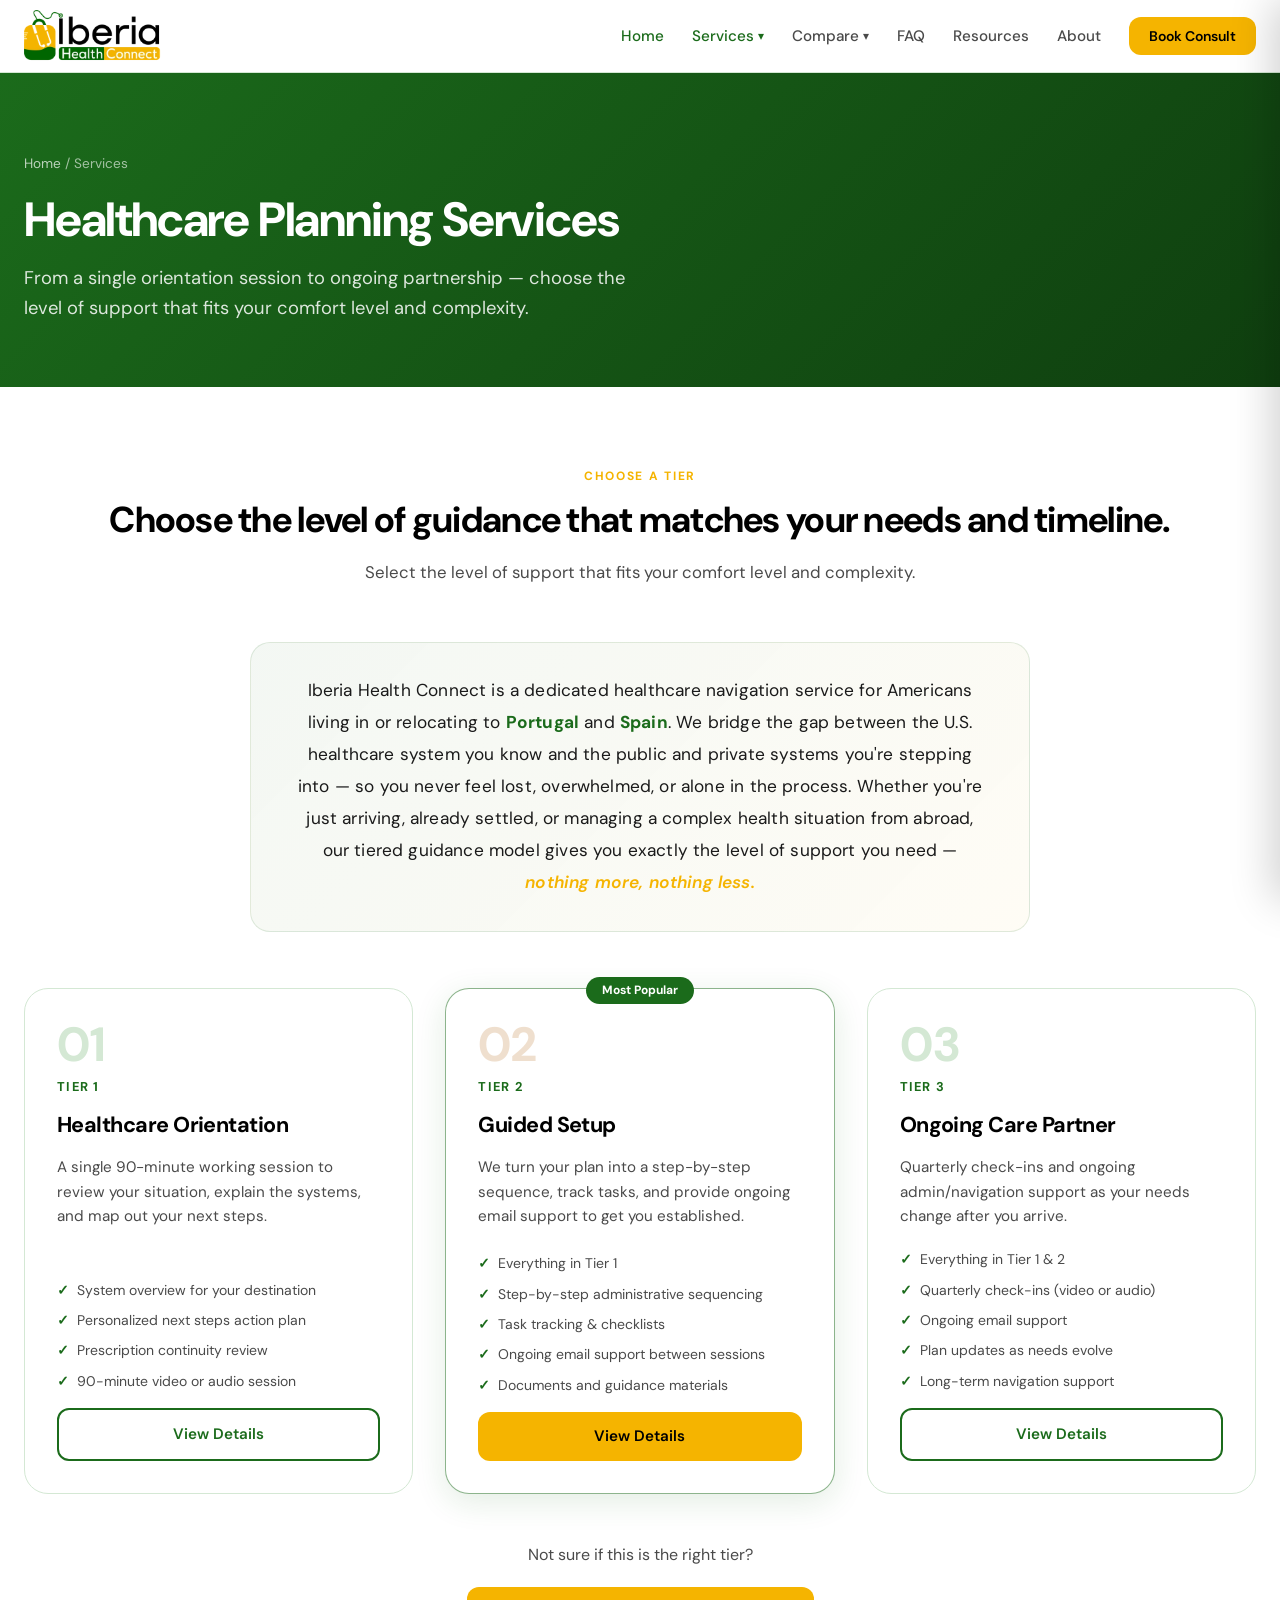
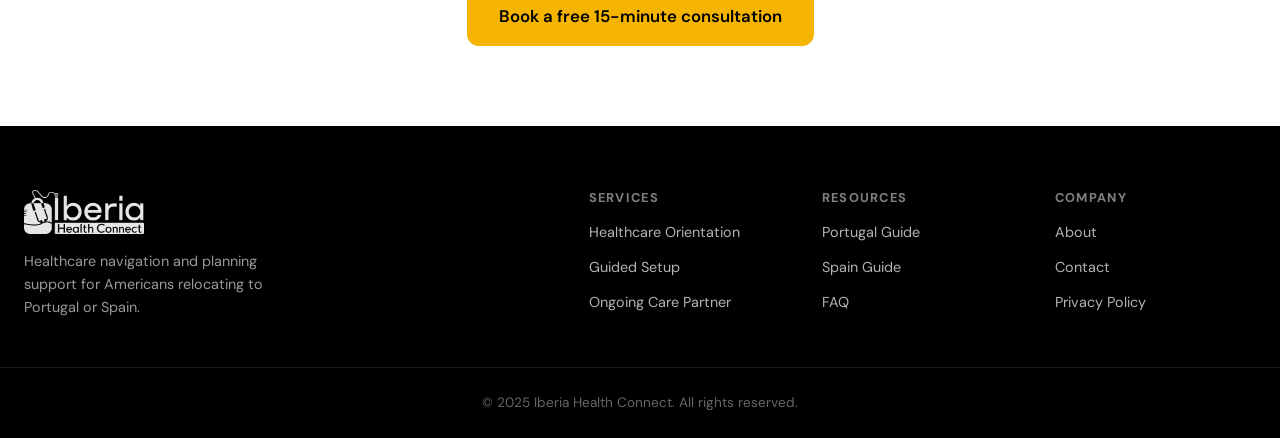
==== commit 4bf417f3: "fix: footer logo Logo PNG across all pages, image hero backgrounds for all service/compare pages, ab" ====
--- a/services/index.html
+++ b/services/index.html
@@ -154,7 +154,7 @@
 
   <footer class="footer">
     <div class="container footer-inner">
-      <div class="footer-brand"><img src="../images/IBERIA HEALTH.webp" alt="Iberia Health Connect" class="footer-logo" /><p>Healthcare navigation and planning support for Americans relocating to Portugal or Spain.</p></div>
+      <div class="footer-brand"><img src="../images/Logo PNG (1).webp" alt="Iberia Health Connect" class="footer-logo" /><p>Healthcare navigation and planning support for Americans relocating to Portugal or Spain.</p></div>
       <div class="footer-links">
         <div class="footer-col"><h5>Services</h5><a href="healthcare-orientation.html">Healthcare Orientation</a><a href="guided-setup.html">Guided Setup</a><a href="ongoing-care-partner.html">Ongoing Care Partner</a></div>
         <div class="footer-col"><h5>Resources</h5><a href="../portugal-guide.html">Portugal Guide</a><a href="../spain-guide.html">Spain Guide</a><a href="../faq.html">FAQ</a></div>
--- a/css/style.css
+++ b/css/style.css
@@ -543,7 +543,7 @@
   background: var(--card);
   border: 1px solid var(--border);
   border-radius: 1.25rem;
-  padding: 2rem;
+  overflow: hidden;
   transition: all 0.25s;
   box-shadow: 0 2px 12px rgba(0,0,0,0.05);
 }
@@ -552,8 +552,12 @@
   box-shadow: 0 12px 32px rgba(0,0,0,0.1);
   border-color: rgba(27,107,27,0.35);
 }
-.who-card h4 { font-size: 1.1rem; margin-bottom: 0.5rem; }
-.who-card p { color: var(--muted-foreground); font-size: 0.95rem; }
+.who-card-img {
+  width: 100%; height: 200px;
+  object-fit: cover; object-position: center; display: block;
+}
+.who-card h4 { font-size: 1.1rem; margin-bottom: 0.5rem; padding: 1.25rem 1.5rem 0; }
+.who-card p { color: var(--muted-foreground); font-size: 0.95rem; padding: 0 1.5rem 1.5rem; }
 .who-icon {
   width: 52px; height: 52px;
   background: var(--secondary);
@@ -942,7 +946,7 @@
 
   /* Who We Help */
   .who-grid { grid-template-columns: 1fr; }
-  .who-card { padding: 1.5rem; }
+  .who-card-img { height: 180px; }
 
   /* Section headers */
   .section-header h2 { font-size: 1.75rem; }
@@ -1284,7 +1288,7 @@
   width: 240px;
   height: 240px;
   border-radius: 55%;
-  background: radial-gradient(circle at 42% 40%, #f5b400 0%, #c89200 55%, #e0a800 100%);
+  background: radial-gradient(circle at 42% 40%, #c9b371 0%, #c9b372 55%, #c9b372 55%);
   top: 16px;
   left: 46%;
   transform: translateX(-10%);
@@ -1364,7 +1368,7 @@
     display: block;
     width: 38vw;
     height: 38vw;
-    left: 5%;
+    left: 4.6%;
     top: auto;
     bottom: 28vw;
     transform: none;
@@ -1473,3 +1477,265 @@
 .terms-content p { color: var(--muted-foreground); margin-bottom: 1rem; line-height: 1.75; }
 
 
+
+/* ===== BOOKING PAGE ===== */
+.booking-info-strip {
+  display: flex;
+  flex-wrap: wrap;
+  gap: 1rem;
+  justify-content: center;
+  margin-bottom: 2.5rem;
+}
+.booking-info-item {
+  display: flex;
+  align-items: center;
+  gap: 0.5rem;
+  background: var(--card);
+  border: 1px solid var(--border);
+  border-radius: 999px;
+  padding: 0.5rem 1.1rem;
+  font-size: 0.875rem;
+  font-weight: 500;
+  color: var(--foreground);
+}
+.booking-info-item svg { color: var(--primary); flex-shrink: 0; }
+
+.calendly-wrap {
+  max-width: 900px;
+  margin: 0 auto;
+  border-radius: 1.25rem;
+  overflow: hidden;
+  border: 1px solid var(--border);
+  box-shadow: 0 4px 24px rgba(0,0,0,0.06);
+}
+
+/* Placeholder shown until Calendly embed is added */
+.calendly-placeholder {
+  display: flex;
+  flex-direction: column;
+  align-items: center;
+  justify-content: center;
+  text-align: center;
+  padding: 5rem 2rem;
+  background: var(--secondary);
+  min-height: 400px;
+}
+.calendly-placeholder h3 {
+  font-size: 1.5rem;
+  margin-bottom: 0.75rem;
+  color: var(--foreground);
+}
+.calendly-placeholder p {
+  color: var(--muted-foreground);
+  max-width: 420px;
+  font-size: 0.95rem;
+  line-height: 1.7;
+}
+
+@media (max-width: 768px) {
+  .booking-info-strip { gap: 0.6rem; }
+  .booking-info-item { font-size: 0.8rem; padding: 0.45rem 0.9rem; }
+  .calendly-placeholder { padding: 3rem 1.25rem; }
+}
+
+/* ===== OLIVE TREE HERO ===== */
+.olive-hero {
+  position: relative;
+  min-height: 92vh;
+  display: flex;
+  align-items: flex-end;
+  overflow: hidden;
+}
+
+.olive-hero-bg {
+  position: absolute;
+  inset: 0;
+  z-index: 0;
+}
+
+.olive-hero-img {
+  width: 100%;
+  height: 100%;
+  object-fit: cover;
+  object-position: center 20%;
+  display: block;
+}
+
+/* Left-side gradient so text is always legible */
+.olive-hero-overlay {
+  position: absolute;
+  inset: 0;
+  background: linear-gradient(
+    105deg,
+    rgba(10, 20, 8, 0.72) 0%,
+    rgba(10, 20, 8, 0.55) 40%,
+    rgba(10, 20, 8, 0.10) 75%,
+    transparent 100%
+  );
+}
+
+.olive-hero-content {
+  position: relative;
+  z-index: 2;
+  max-width: 600px;
+  padding: 0 2.5rem 5rem;
+  margin-left: max(2.5rem, calc((100vw - 1280px) / 2 + 2.5rem));
+}
+
+.olive-hero-heading {
+  font-family: var(--font-sans);
+  font-size: clamp(1.9rem, 3vw, 2.8rem);
+  font-weight: 900;
+  line-height: 1.1;
+  letter-spacing: -0.5px;
+  color: #ffffff;
+  text-transform: uppercase;
+  text-shadow: 0 2px 24px rgba(0,0,0,0.45);
+  margin-bottom: 1.75rem;
+}
+
+/* Semi-transparent subtitle card */
+.olive-hero-card {
+  background: rgba(255, 255, 255, 0.88);
+  backdrop-filter: blur(6px);
+  border-radius: 0.5rem;
+  padding: 1rem 1.25rem;
+  max-width: 420px;
+  margin-bottom: 2rem;
+}
+
+.olive-hero-card p {
+  font-size: 0.95rem;
+  line-height: 1.65;
+  color: #1a1a1a;
+  margin: 0;
+}
+
+/* CTA button */
+.olive-hero-cta {
+  display: inline-flex;
+  align-items: center;
+  justify-content: center;
+  background: #1B6B1B;
+  color: #ffffff;
+  font-family: var(--font-sans);
+  font-weight: 700;
+  font-size: 1rem;
+  padding: 15px 32px;
+  border-radius: 8px;
+  text-decoration: none;
+  border: none;
+  cursor: pointer;
+  box-shadow: 0 6px 20px rgba(0,0,0,0.25);
+  transition: background 0.25s, transform 0.25s, box-shadow 0.25s;
+}
+
+.olive-hero-cta:hover {
+  background: #155515;
+  transform: translateY(-2px);
+  box-shadow: 0 10px 28px rgba(0,0,0,0.30);
+}
+
+/* ── Responsive ── */
+@media (max-width: 768px) {
+  .olive-hero { min-height: 85vh; align-items: flex-end; }
+  .olive-hero-content {
+    padding: 0 1.25rem 3.5rem;
+    margin-left: 0;
+    max-width: 100%;
+  }
+  .olive-hero-heading { font-size: clamp(2rem, 9vw, 2.8rem); }
+  .olive-hero-card { max-width: 100%; }
+  .olive-hero-cta { width: 100%; justify-content: center; }
+}
+
+@media (max-width: 480px) {
+  .olive-hero { min-height: 80vh; }
+  .olive-hero-heading { font-size: clamp(1.8rem, 8.5vw, 2.4rem); }
+}
+
+/* ===== PHOTO MOSAIC ===== */
+.photo-mosaic {
+  display: grid;
+  grid-template-columns: repeat(3, 1fr);
+  grid-auto-rows: 240px;
+  gap: 1rem;
+}
+.photo-tile {
+  position: relative;
+  border-radius: 1rem;
+  overflow: hidden;
+  cursor: pointer;
+}
+.photo-tile--tall { grid-row: span 2; }
+.photo-tile img {
+  width: 100%; height: 100%;
+  object-fit: cover;
+  transition: transform 0.55s ease;
+  display: block;
+}
+.photo-tile:hover img { transform: scale(1.06); }
+.photo-tile-label {
+  position: absolute;
+  bottom: 0; left: 0; right: 0;
+  padding: 0.6rem 1rem;
+  background: linear-gradient(to top, rgba(0,0,0,0.55), transparent);
+  color: white;
+  font-size: 0.8rem;
+  font-weight: 600;
+  letter-spacing: 0.04em;
+  opacity: 0;
+  transform: translateY(6px);
+  transition: opacity 0.3s, transform 0.3s;
+}
+.photo-tile:hover .photo-tile-label { opacity: 1; transform: translateY(0); }
+
+/* ===== COMMUNITY GRID ===== */
+.community-grid {
+  display: grid;
+  grid-template-columns: repeat(3, 1fr);
+  gap: 1.5rem;
+}
+.community-card {
+  background: var(--card);
+  border: 1px solid var(--border);
+  border-radius: 1.25rem;
+  overflow: hidden;
+  transition: transform 0.3s, box-shadow 0.3s;
+}
+.community-card:hover {
+  transform: translateY(-5px);
+  box-shadow: 0 16px 40px rgba(0,0,0,0.1);
+}
+.community-card img {
+  width: 100%; height: 200px;
+  object-fit: cover; display: block;
+  transition: transform 0.5s ease;
+}
+.community-card:hover img { transform: scale(1.04); }
+.community-card-body { padding: 1rem 1.25rem 1.25rem; }
+.community-tag {
+  display: inline-block;
+  background: rgba(92,107,58,0.12);
+  color: var(--primary);
+  font-size: 0.72rem; font-weight: 700;
+  text-transform: uppercase; letter-spacing: 0.08em;
+  padding: 0.2rem 0.65rem; border-radius: 999px;
+  margin-bottom: 0.5rem;
+}
+.community-card-body p {
+  font-size: 0.9rem;
+  color: var(--muted-foreground);
+  line-height: 1.55;
+  margin: 0;
+}
+
+@media (max-width: 1024px) {
+  .photo-mosaic { grid-template-columns: repeat(2, 1fr); }
+  .community-grid { grid-template-columns: repeat(2, 1fr); }
+}
+@media (max-width: 640px) {
+  .photo-mosaic { grid-template-columns: 1fr; grid-auto-rows: 220px; }
+  .photo-tile--tall { grid-row: span 1; }
+  .community-grid { grid-template-columns: 1fr; }
+}
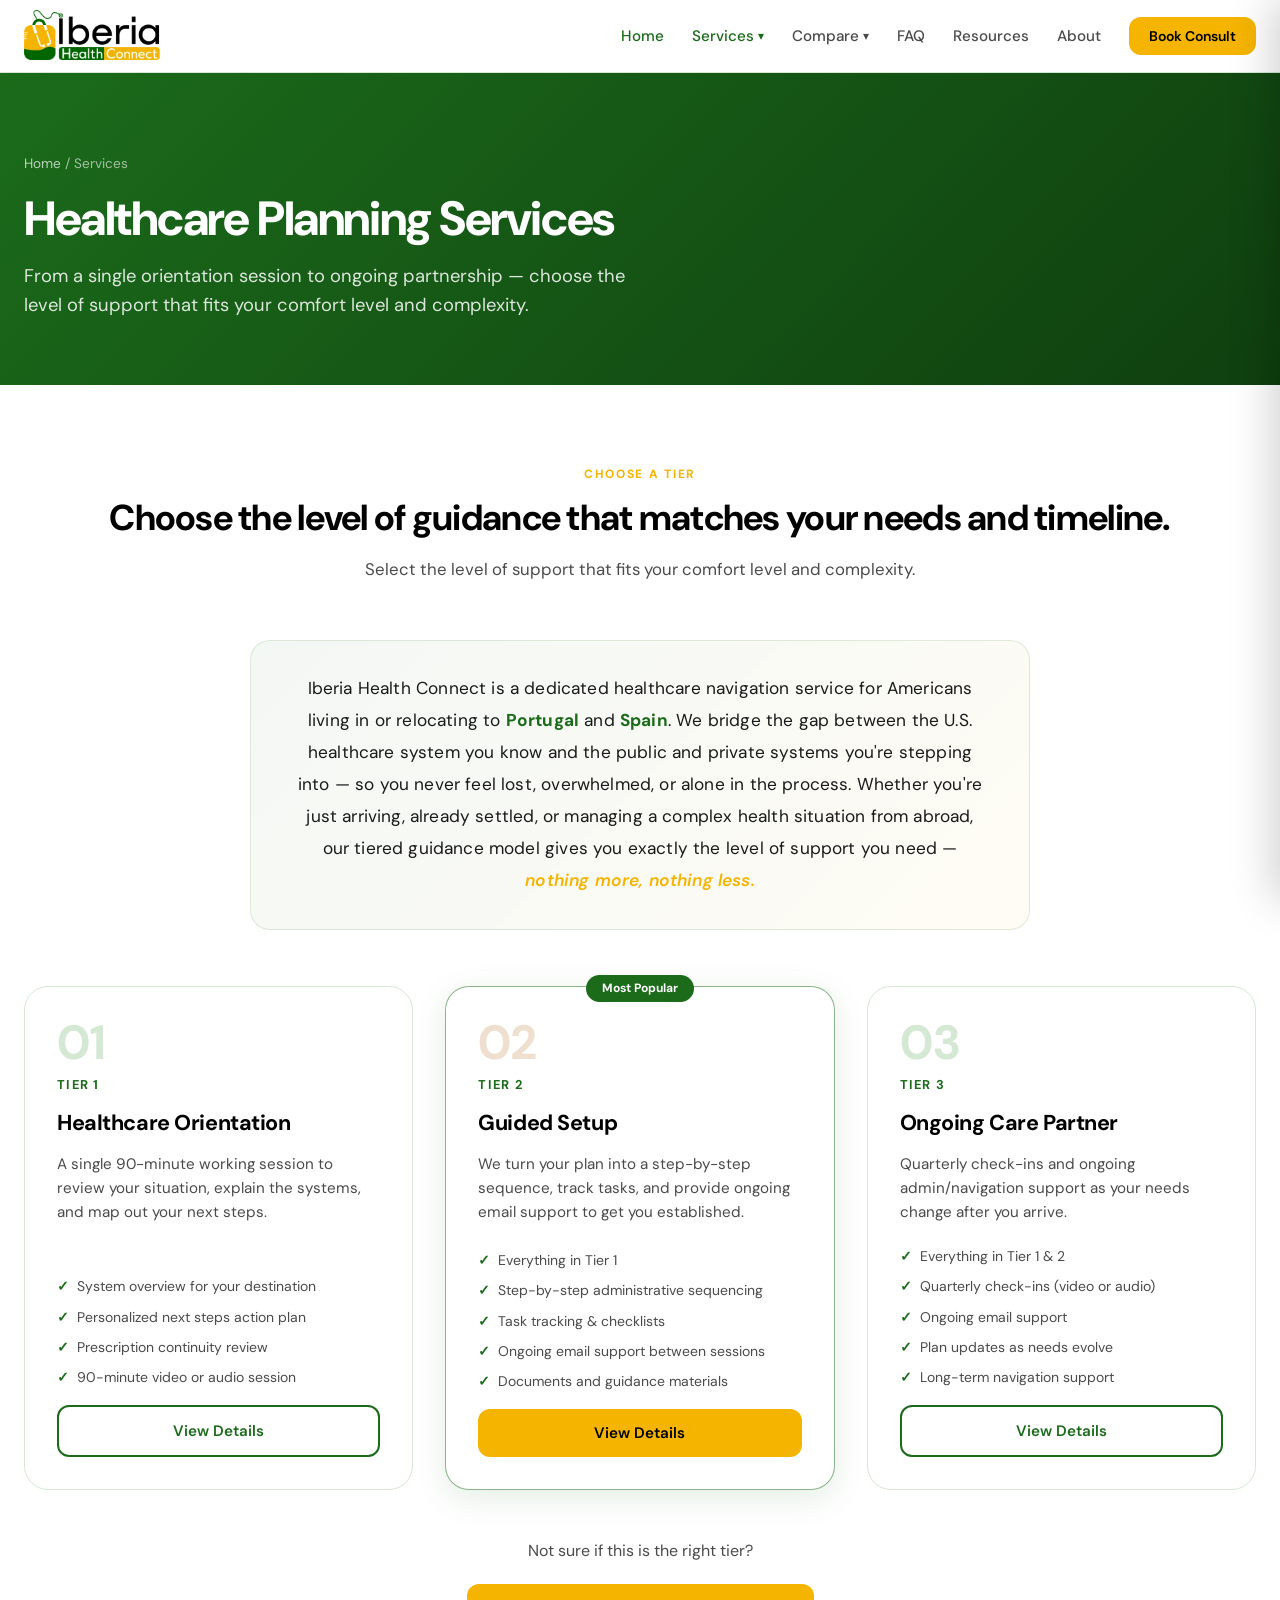
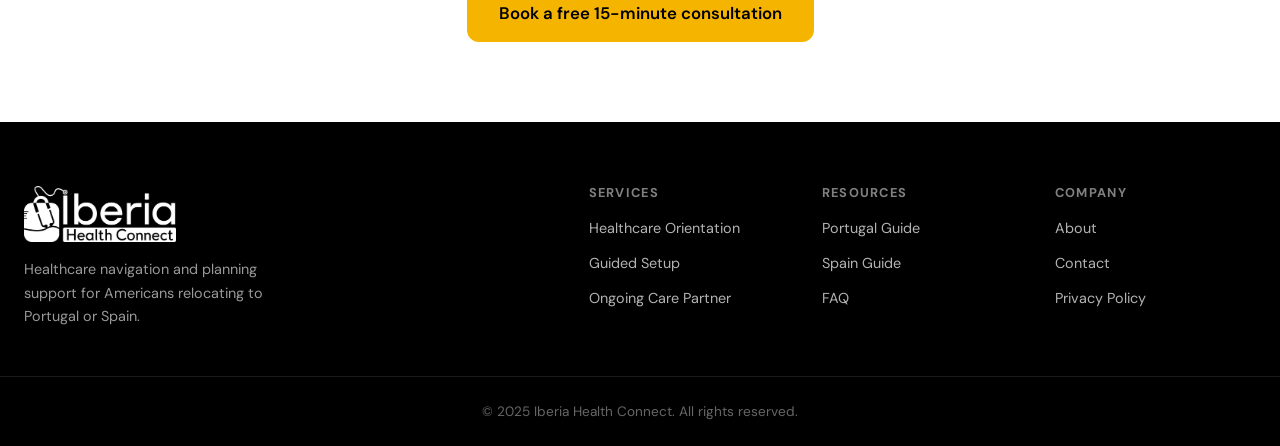
==== commit ab28338f: "typography: Nekst for all headings, DM Sans for body, strip unused fonts for faster load" ====
--- a/services/index.html
+++ b/services/index.html
@@ -6,7 +6,7 @@
   <title>Services – Iberia Health Connect</title>
   <link rel="preconnect" href="https://fonts.googleapis.com">
   <link rel="preconnect" href="https://fonts.gstatic.com" crossorigin>
-  <link href="https://fonts.googleapis.com/css2?family=DM+Sans:ital,opsz,wght@0,9..40,300..700;1,9..40,300..700&family=Playfair+Display:ital,wght@0,400..900;1,400..900&display=swap" rel="stylesheet">
+  <link href="https://fonts.googleapis.com/css2?family=DM+Sans:ital,opsz,wght@0,9..40,300..700;1,9..40,300..700&display=swap" rel="stylesheet">
   <link href="https://fonts.cdnfonts.com/css/nekst" rel="stylesheet">
   <link rel="stylesheet" href="../css/style.css" />
 </head>
--- a/css/style.css
+++ b/css/style.css
@@ -31,7 +31,22 @@
 }
 img { max-width: 100%; display: block; }
 a { color: inherit; text-decoration: none; }
-h1,h2,h3,h4,h5,h6 { font-family: var(--font-serif); letter-spacing: -0.025em; line-height: 1.2; }
+
+/* ── Nekst for all headings, DM Sans for body ── */
+h1, h2, h3, h4, h5, h6 {
+  font-family: 'Nekst', 'DM Sans', sans-serif;
+  line-height: 1.15;
+  letter-spacing: -0.02em;
+}
+h1 { font-weight: 800; letter-spacing: -0.03em; }
+h2 { font-weight: 700; letter-spacing: -0.025em; }
+h3 { font-weight: 700; }
+h4 { font-weight: 600; }
+h5, h6 { font-weight: 600; letter-spacing: 0; }
+
+p, li, td, th, label, input, textarea, select, span {
+  font-family: 'DM Sans', sans-serif;
+}
 
 /* ===== LAYOUT ===== */
 .container { max-width: 1280px; margin: 0 auto; padding: 0 1.5rem; }
@@ -44,7 +59,7 @@
 .section-header { text-align: center; margin-bottom: 3.5rem; }
 .section-header h2 { font-size: 2.25rem; margin-bottom: 1rem; }
 .section-header p { font-size: 1.125rem; color: var(--muted-foreground); max-width: 600px; margin: 0 auto; }
-.serif { font-family: var(--font-serif); }
+.serif { font-family: 'Nekst', 'DM Sans', sans-serif; }
 .two-col { display: grid; grid-template-columns: 1fr 1fr; gap: 4rem; align-items: center; }
 
 /* ===== BUTTONS ===== */
@@ -441,7 +456,7 @@
 .footer { background: var(--foreground); color: rgba(255,255,255,0.8); padding: 4rem 0 0; }
 .footer-inner { display: grid; grid-template-columns: 1.5fr 2fr; gap: 4rem; padding-bottom: 3rem; }
 .footer-brand p { font-size: 0.9rem; color: rgba(255,255,255,0.6); margin-top: 1rem; max-width: 280px; }
-.footer-logo { height: 44px; filter: brightness(0) invert(1); opacity: 0.9; }
+.footer-logo { height: 56px; width: auto; object-fit: contain; filter: brightness(0) invert(1); }
 .footer-links { display: grid; grid-template-columns: repeat(3, 1fr); gap: 2rem; }
 .footer-col { display: flex; flex-direction: column; gap: 0.75rem; }
 .footer-col h5 { font-family: var(--font-sans); font-size: 0.8rem; font-weight: 700; text-transform: uppercase; letter-spacing: 0.1em; color: rgba(255,255,255,0.5); margin-bottom: 0.25rem; }
@@ -529,7 +544,7 @@
 
 /* ===== TIER EXTRAS ===== */
 .tier-num {
-  font-size: 3rem; font-weight: 700; font-family: var(--font-serif);
+  font-size: 3rem; font-weight: 700; font-family: 'Nekst', 'DM Sans', sans-serif;
   color: var(--border); line-height: 1; margin-bottom: -0.5rem;
 }
 .tier-num.accent { color: rgba(193,127,58,0.25); }
@@ -1124,7 +1139,7 @@
   padding: 1rem 1.75rem; width: fit-content;
 }
 .stat { text-align: center; }
-.stat-num { display: block; font-size: 1.75rem; font-weight: 700; color: white; font-family: var(--font-serif); line-height: 1; }
+.stat-num { display: block; font-size: 1.75rem; font-weight: 700; color: white; font-family: 'Nekst', 'DM Sans', sans-serif; line-height: 1; }
 .stat-num small { font-size: 1rem; }
 .stat-label { font-size: 0.75rem; color: rgba(255,255,255,0.7); margin-top: 0.2rem; display: block; }
 .stat-divider { width: 1px; height: 40px; background: rgba(255,255,255,0.2); }
@@ -1541,10 +1556,10 @@
 /* ===== OLIVE TREE HERO ===== */
 .olive-hero {
   position: relative;
-  min-height: 92vh;
+  overflow: hidden;
+  min-height: 88vh;
   display: flex;
-  align-items: flex-end;
-  overflow: hidden;
+  align-items: center;
 }
 
 .olive-hero-bg {
@@ -1557,29 +1572,30 @@
   width: 100%;
   height: 100%;
   object-fit: cover;
-  object-position: center 20%;
+  object-position: center 55%;
   display: block;
 }
 
-/* Left-side gradient so text is always legible */
 .olive-hero-overlay {
   position: absolute;
   inset: 0;
   background: linear-gradient(
     105deg,
     rgba(10, 20, 8, 0.72) 0%,
-    rgba(10, 20, 8, 0.55) 40%,
-    rgba(10, 20, 8, 0.10) 75%,
+    rgba(10, 20, 8, 0.50) 38%,
+    rgba(10, 20, 8, 0.10) 68%,
     transparent 100%
   );
 }
 
+/* Content floats over the image */
 .olive-hero-content {
   position: relative;
   z-index: 2;
-  max-width: 600px;
-  padding: 0 2.5rem 5rem;
+  max-width: 560px;
+  padding: 2rem 2.5rem;
   margin-left: max(2.5rem, calc((100vw - 1280px) / 2 + 2.5rem));
+  line-height: 1.6;
 }
 
 .olive-hero-heading {
@@ -1594,7 +1610,6 @@
   margin-bottom: 1.75rem;
 }
 
-/* Semi-transparent subtitle card */
 .olive-hero-card {
   background: rgba(255, 255, 255, 0.88);
   backdrop-filter: blur(6px);
@@ -1611,7 +1626,6 @@
   margin: 0;
 }
 
-/* CTA button */
 .olive-hero-cta {
   display: inline-flex;
   align-items: center;
@@ -1628,6 +1642,7 @@
   cursor: pointer;
   box-shadow: 0 6px 20px rgba(0,0,0,0.25);
   transition: background 0.25s, transform 0.25s, box-shadow 0.25s;
+  line-height: 1;
 }
 
 .olive-hero-cta:hover {
@@ -1636,22 +1651,42 @@
   box-shadow: 0 10px 28px rgba(0,0,0,0.30);
 }
 
-/* ── Responsive ── */
+/* ── Mobile: content overlaid on image ── */
 @media (max-width: 768px) {
-  .olive-hero { min-height: 85vh; align-items: flex-end; }
+  .olive-hero {
+    min-height: 100vw;
+    align-items: flex-end;
+  }
+  .olive-hero-overlay {
+    background: linear-gradient(
+      to top,
+      rgba(5,15,5,0.92) 0%,
+      rgba(5,15,5,0.60) 45%,
+      rgba(5,15,5,0.10) 100%
+    );
+  }
   .olive-hero-content {
-    padding: 0 1.25rem 3.5rem;
+    max-width: 100%;
+    padding: 1.5rem 1.25rem 2rem;
     margin-left: 0;
+  }
+  .olive-hero-heading {
+    font-size: clamp(1.6rem, 7.5vw, 2.1rem);
+    margin-bottom: 1rem;
+  }
+  .olive-hero-card {
     max-width: 100%;
-  }
-  .olive-hero-heading { font-size: clamp(2rem, 9vw, 2.8rem); }
-  .olive-hero-card { max-width: 100%; }
+    margin-bottom: 1.25rem;
+    background: rgba(255,255,255,0.15);
+    backdrop-filter: blur(4px);
+  }
+  .olive-hero-card p { color: rgba(255,255,255,0.92); }
   .olive-hero-cta { width: 100%; justify-content: center; }
 }
 
 @media (max-width: 480px) {
-  .olive-hero { min-height: 80vh; }
-  .olive-hero-heading { font-size: clamp(1.8rem, 8.5vw, 2.4rem); }
+  .olive-hero { min-height: 110vw; }
+  .olive-hero-heading { font-size: clamp(1.4rem, 7vw, 1.8rem); }
 }
 
 /* ===== PHOTO MOSAIC ===== */
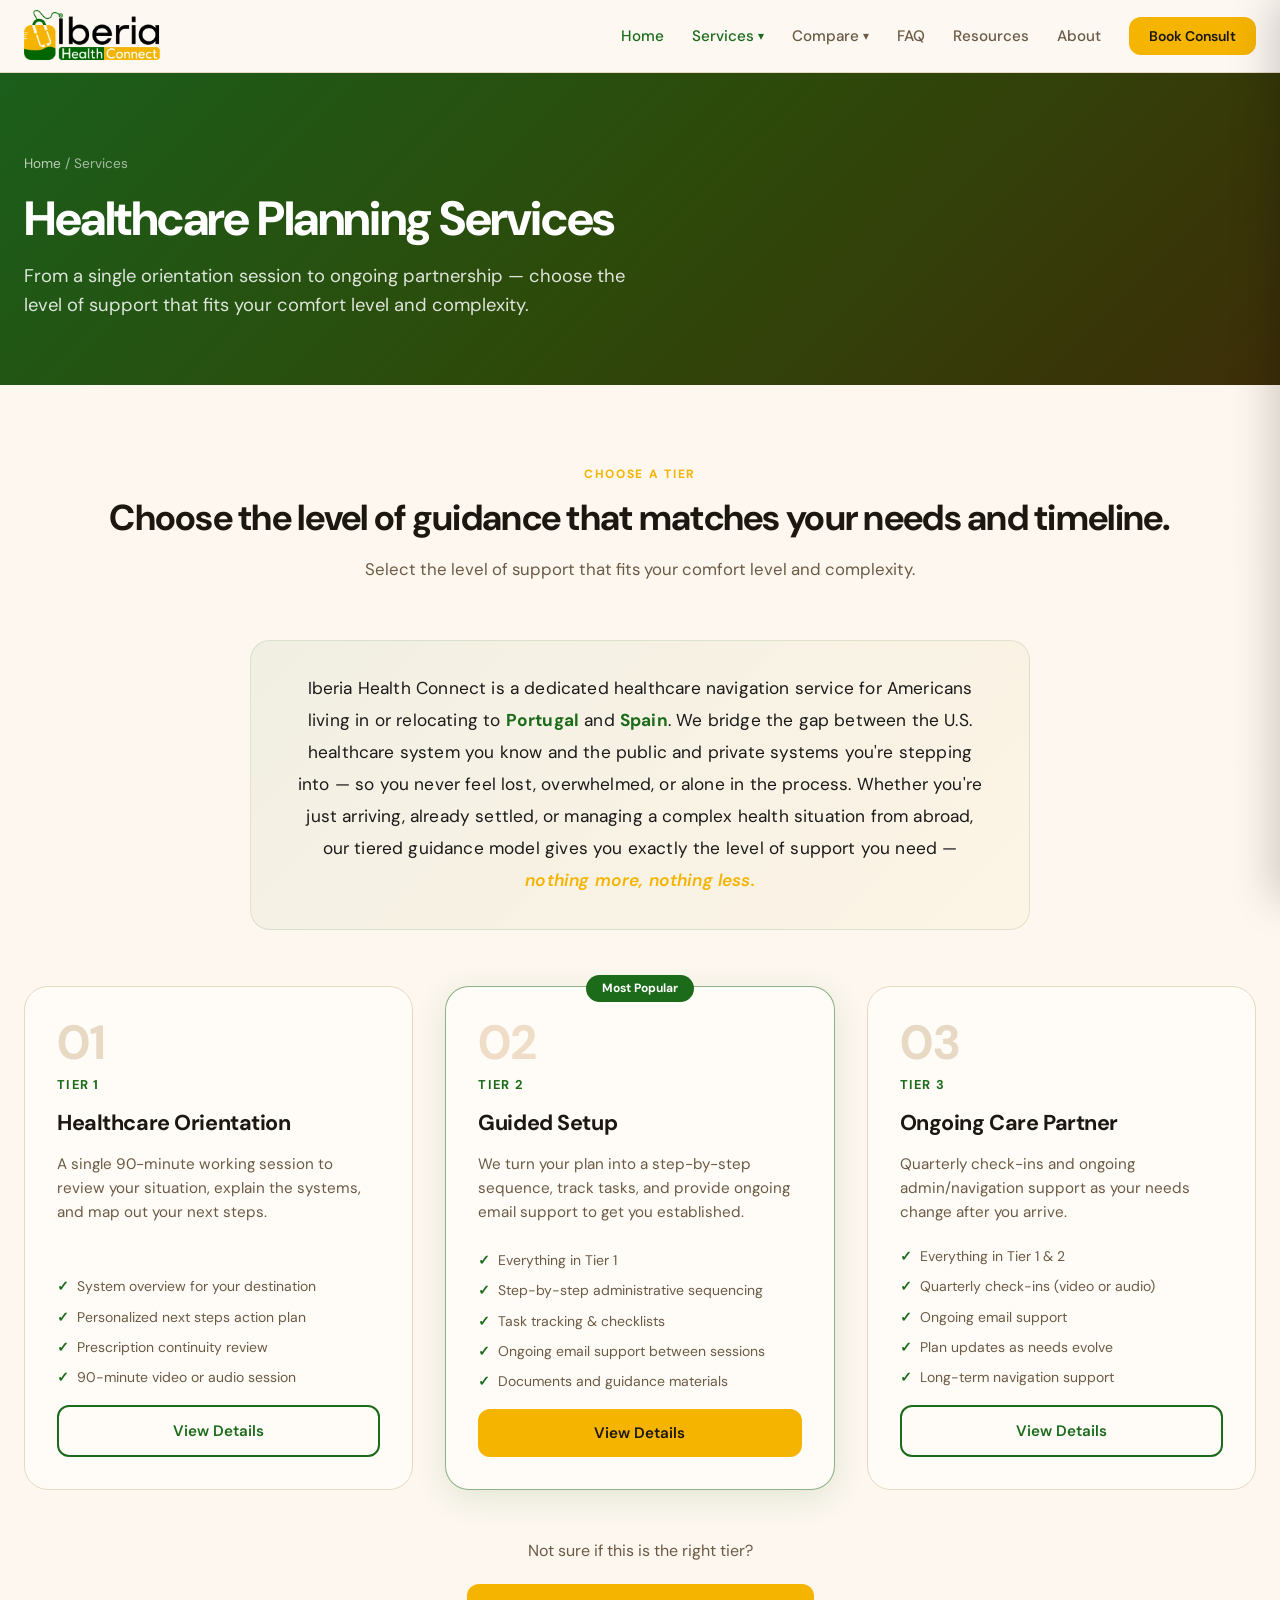
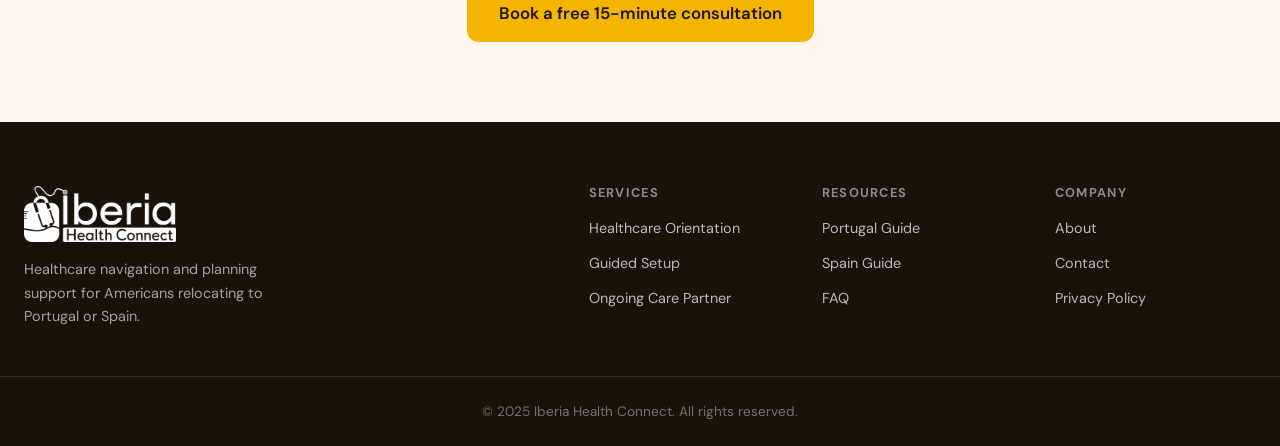
==== commit bff8c09b: "hosting: add meta descriptions all pages, .htaccess caching, upload checklist, .gitignore" ====
--- a/services/index.html
+++ b/services/index.html
@@ -2,6 +2,7 @@
 <html lang="en">
 <head>
   <meta charset="UTF-8" /><meta name="viewport" content="width=device-width, initial-scale=1.0" />
+  <meta name="description" content="Healthcare navigation services for Americans in Portugal and Spain � three tiers of support." />
   <link rel="icon" type="image/svg+xml" href="../favicon.svg" />
   <title>Services – Iberia Health Connect</title>
   <link rel="preconnect" href="https://fonts.googleapis.com">
--- a/css/style.css
+++ b/css/style.css
@@ -1,18 +1,18 @@
 /* ===== THEME VARIABLES ===== */
 :root {
-  --background: #ffffff;
-  --foreground: #000000;
-  --card: #ffffff;
-  --card-foreground: #000000;
+  --background: #fdf8f2;
+  --foreground: #1c1710;
+  --card: #fffcf7;
+  --card-foreground: #1c1710;
   --primary: #1b6b1b;
   --primary-foreground: #ffffff;
-  --secondary: #f0f7f0;
-  --secondary-foreground: #000000;
-  --muted: #f0f7f0;
-  --muted-foreground: #4a4a4a;
+  --secondary: #f5ede0;
+  --secondary-foreground: #1c1710;
+  --muted: #f5ede0;
+  --muted-foreground: #6b5a45;
   --accent: #f5b400;
-  --accent-foreground: #000000;
-  --border: #d4e8d4;
+  --accent-foreground: #1c1710;
+  --border: #e8d9c4;
   --radius: 0.75rem;
   --font-sans: 'DM Sans', sans-serif;
   --font-serif: 'Nekst', 'DM Sans', sans-serif;
@@ -28,6 +28,12 @@
   line-height: 1.6;
   -webkit-font-smoothing: antialiased;
   overflow-x: hidden;
+  /* Subtle warm tint across the whole page */
+  background-image: linear-gradient(
+    180deg,
+    rgba(255, 220, 150, 0.04) 0%,
+    rgba(255, 200, 100, 0.02) 100%
+  );
 }
 img { max-width: 100%; display: block; }
 a { color: inherit; text-decoration: none; }
@@ -70,7 +76,7 @@
   cursor: pointer; transition: all 0.2s; border: none; text-decoration: none;
 }
 .btn-accent { background: var(--accent); color: var(--accent-foreground); }
-.btn-accent:hover { background: #d49e00; transform: translateY(-1px); box-shadow: 0 4px 12px rgba(245,180,0,0.35); }
+.btn-accent:hover { background: #e0a500; transform: translateY(-1px); box-shadow: 0 4px 16px rgba(245,180,0,0.45); }
 .btn-outline { background: transparent; color: var(--primary); border: 2px solid var(--primary); }
 .btn-outline:hover { background: var(--primary); color: white; }
 .btn-ghost { background: transparent; color: var(--primary); font-weight: 600; }
@@ -81,7 +87,7 @@
 /* ===== NAVBAR ===== */
 .navbar {
   position: sticky; top: 0; z-index: 100;
-  background: rgba(255,255,255,0.95); backdrop-filter: blur(12px);
+  background: rgba(253,248,242,0.96); backdrop-filter: blur(12px);
   border-bottom: 1px solid var(--border);
 }
 .nav-inner {
@@ -446,14 +452,14 @@
 
 /* ===== CTA BANNER ===== */
 .cta-banner {
-  background: linear-gradient(135deg, var(--primary) 0%, #0f3f0f 100%);
+  background: linear-gradient(135deg, #1b5e1b 0%, #2d4a0a 50%, #3d2e08 100%);
   color: white; padding: 5rem 0; text-align: center;
 }
 .cta-title { font-size: 2.5rem; color: white; margin-bottom: 1rem; }
 .cta-banner p { font-size: 1.1rem; color: rgba(255,255,255,0.85); margin-bottom: 2rem; }
 
 /* ===== FOOTER ===== */
-.footer { background: var(--foreground); color: rgba(255,255,255,0.8); padding: 4rem 0 0; }
+.footer { background: #1a1208; color: rgba(255,255,255,0.82); padding: 4rem 0 0; }
 .footer-inner { display: grid; grid-template-columns: 1.5fr 2fr; gap: 4rem; padding-bottom: 3rem; }
 .footer-brand p { font-size: 0.9rem; color: rgba(255,255,255,0.6); margin-top: 1rem; max-width: 280px; }
 .footer-logo { height: 56px; width: auto; object-fit: contain; filter: brightness(0) invert(1); }
@@ -466,7 +472,7 @@
 .footer-bottom p { font-size: 0.85rem; color: rgba(255,255,255,0.4); }
 
 /* ===== PAGE HERO (inner pages) ===== */
-.page-hero { background: linear-gradient(135deg, var(--primary) 0%, #0f3f0f 100%); color: white; padding: 5rem 0 4rem; }
+.page-hero { background: linear-gradient(135deg, #1b5e1b 0%, #2d4a0a 50%, #3d2e08 100%); color: white; padding: 5rem 0 4rem; }
 .page-hero h1 { font-size: clamp(2rem, 4vw, 3rem); color: white; margin-bottom: 1rem; }
 .page-hero p { font-size: 1.15rem; color: rgba(255,255,255,0.85); max-width: 640px; }
 .breadcrumb { font-size: 0.85rem; color: rgba(255,255,255,0.6); margin-bottom: 1rem; }
@@ -1165,7 +1171,7 @@
 .expertise-banner { position: relative; padding: 5rem 0; overflow: hidden; color: white; }
 .expertise-bg { position: absolute; inset: 0; }
 .expertise-img { width: 100%; height: 100%; object-fit: cover; object-position: center top; }
-.expertise-overlay { position: absolute; inset: 0; background: linear-gradient(135deg, rgba(0,0,0,0.88) 0%, rgba(27,107,27,0.7) 100%); }
+.expertise-overlay { position: absolute; inset: 0; background: linear-gradient(135deg, rgba(20,12,4,0.88) 0%, rgba(45,74,10,0.72) 100%); }
 .expertise-content { position: relative; z-index: 2; max-width: 680px; }
 .expertise-title { font-size: clamp(1.75rem, 3vw, 2.5rem); color: white; margin-bottom: 1rem; }
 .expertise-content p { color: rgba(255,255,255,0.82); font-size: 1.05rem; margin-bottom: 1.75rem; }
